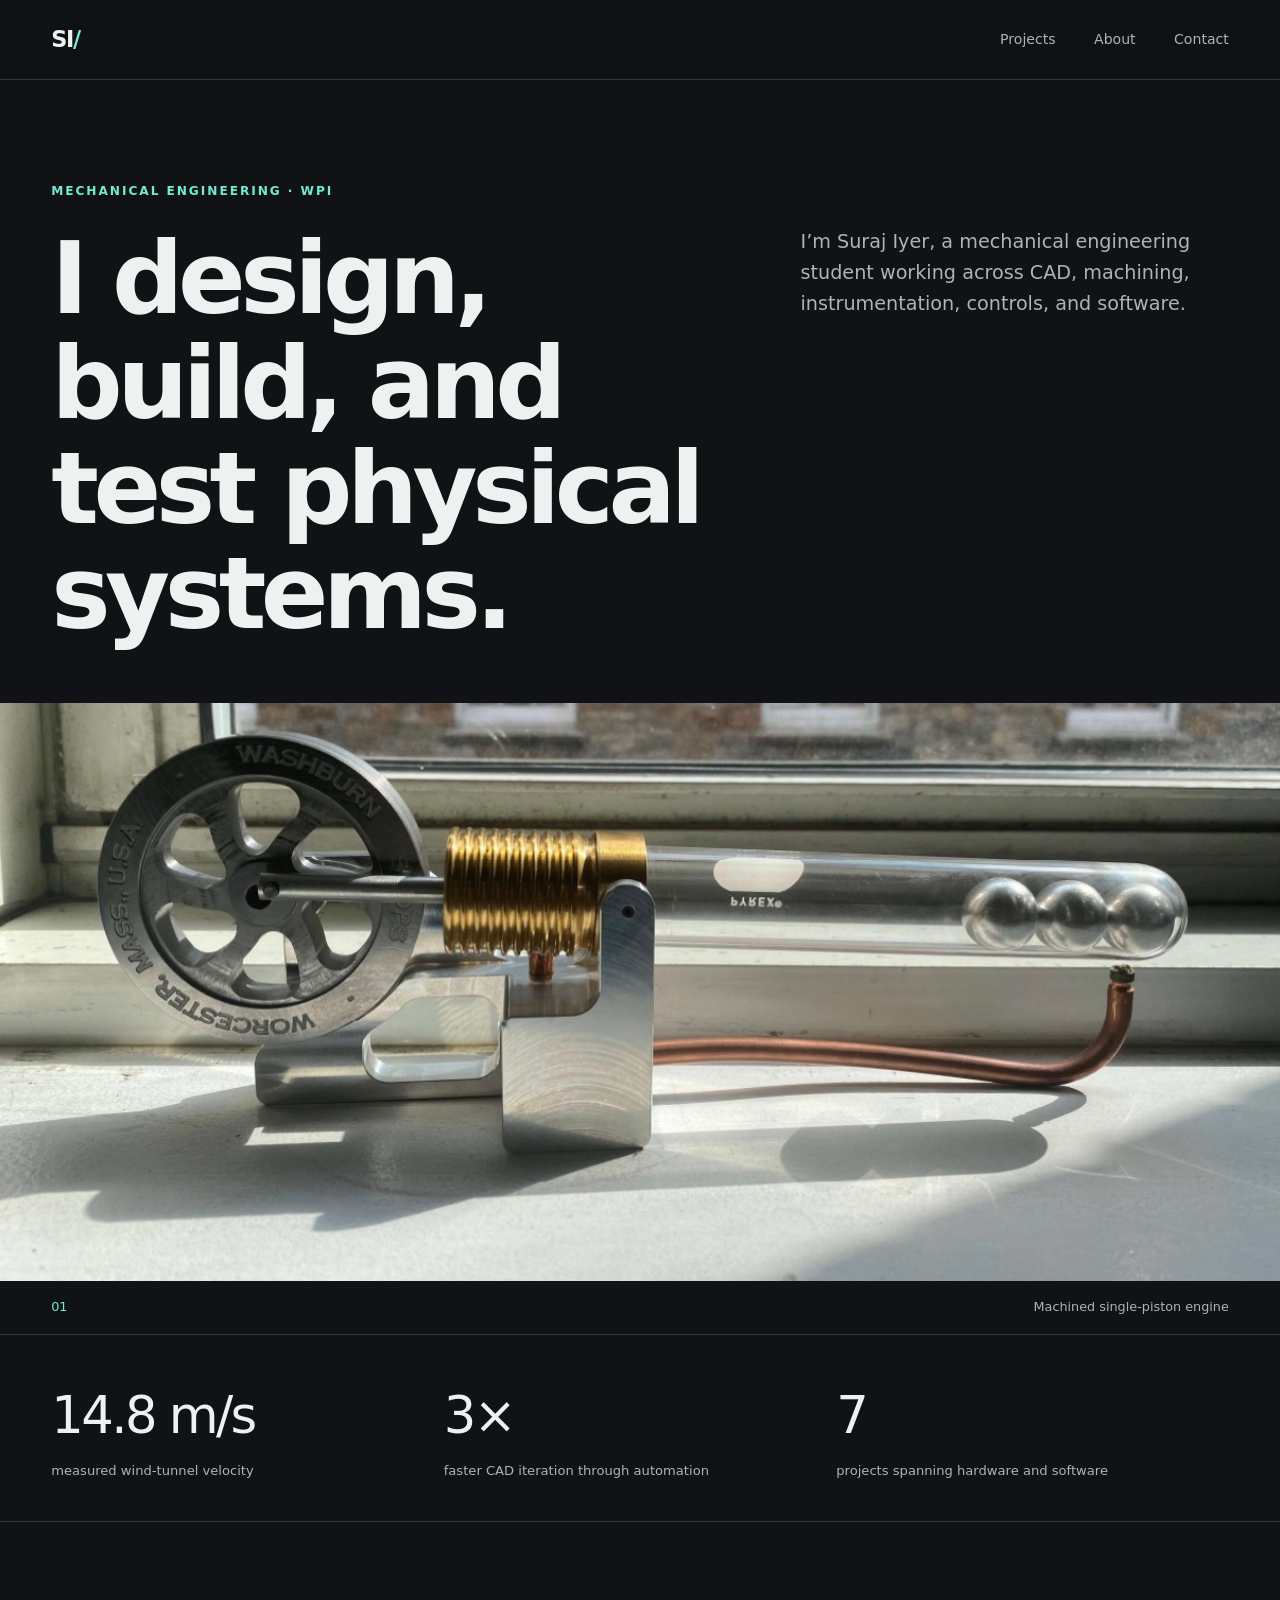
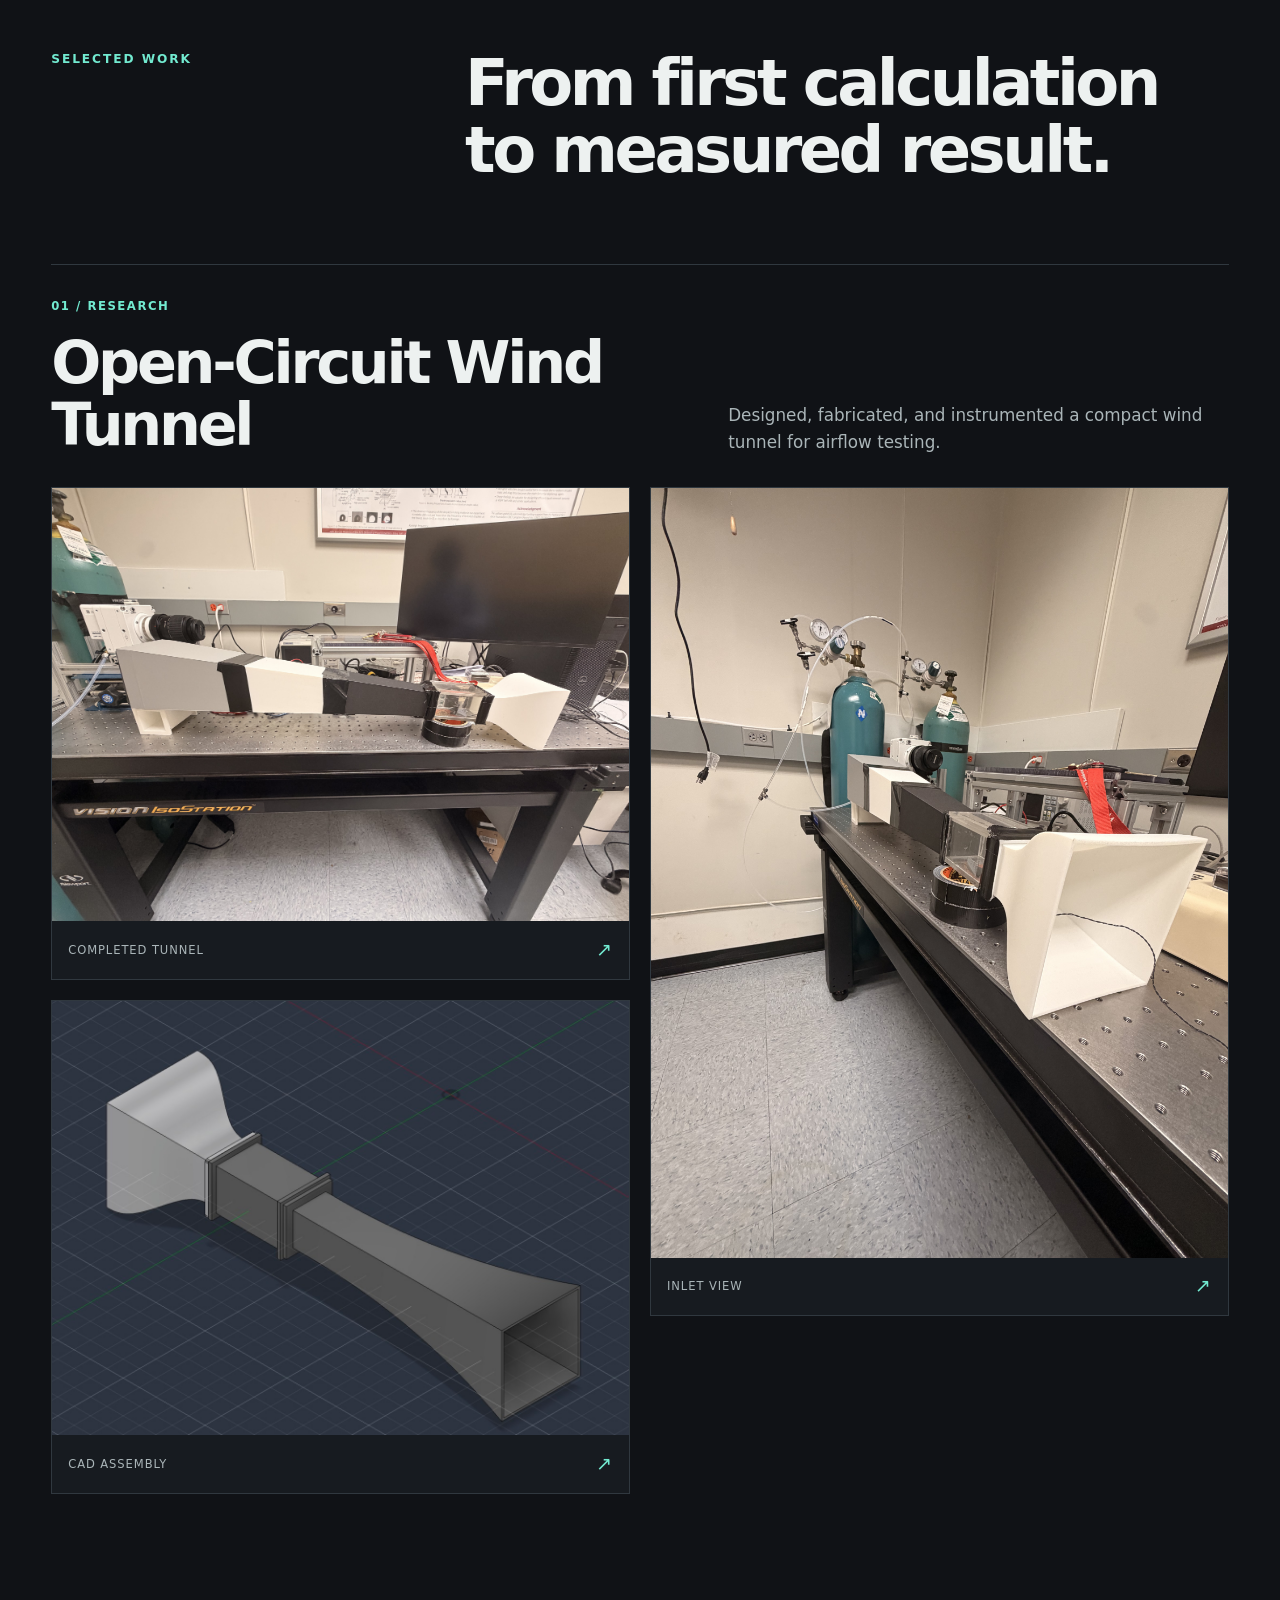
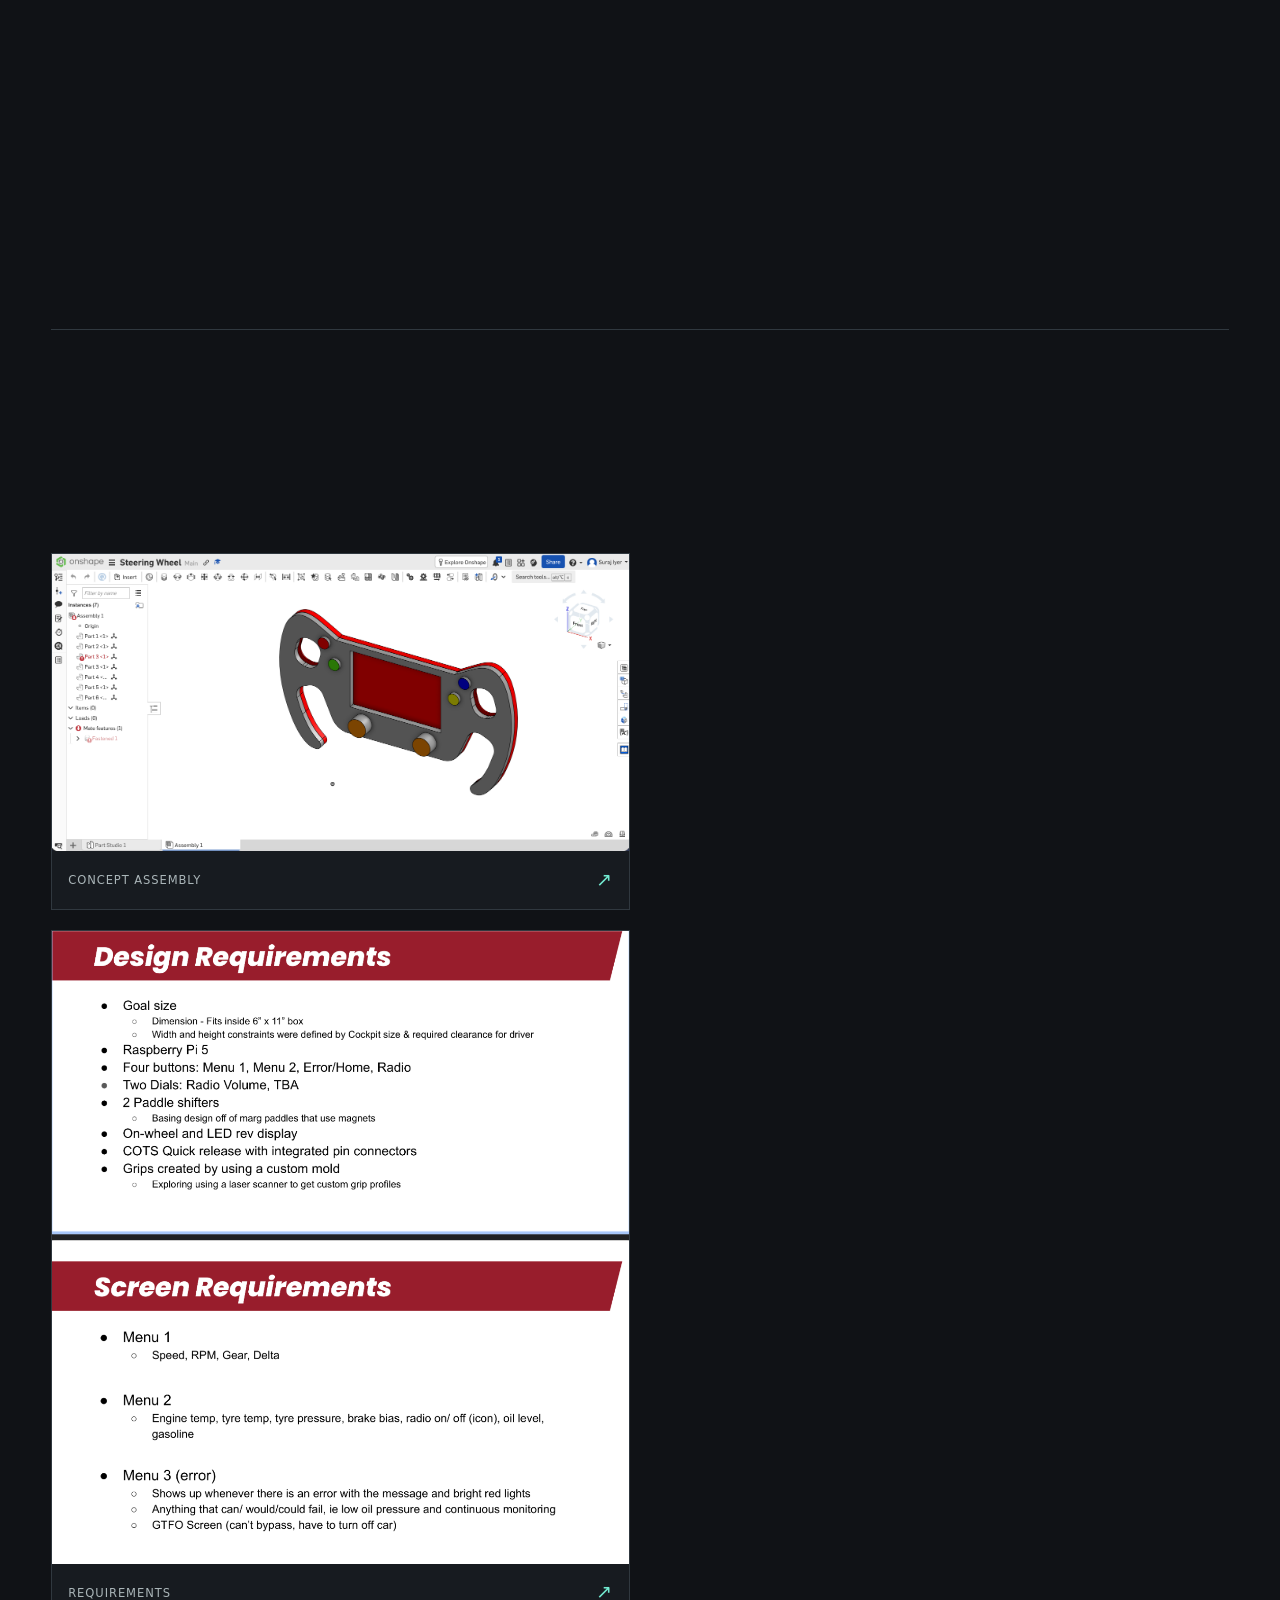
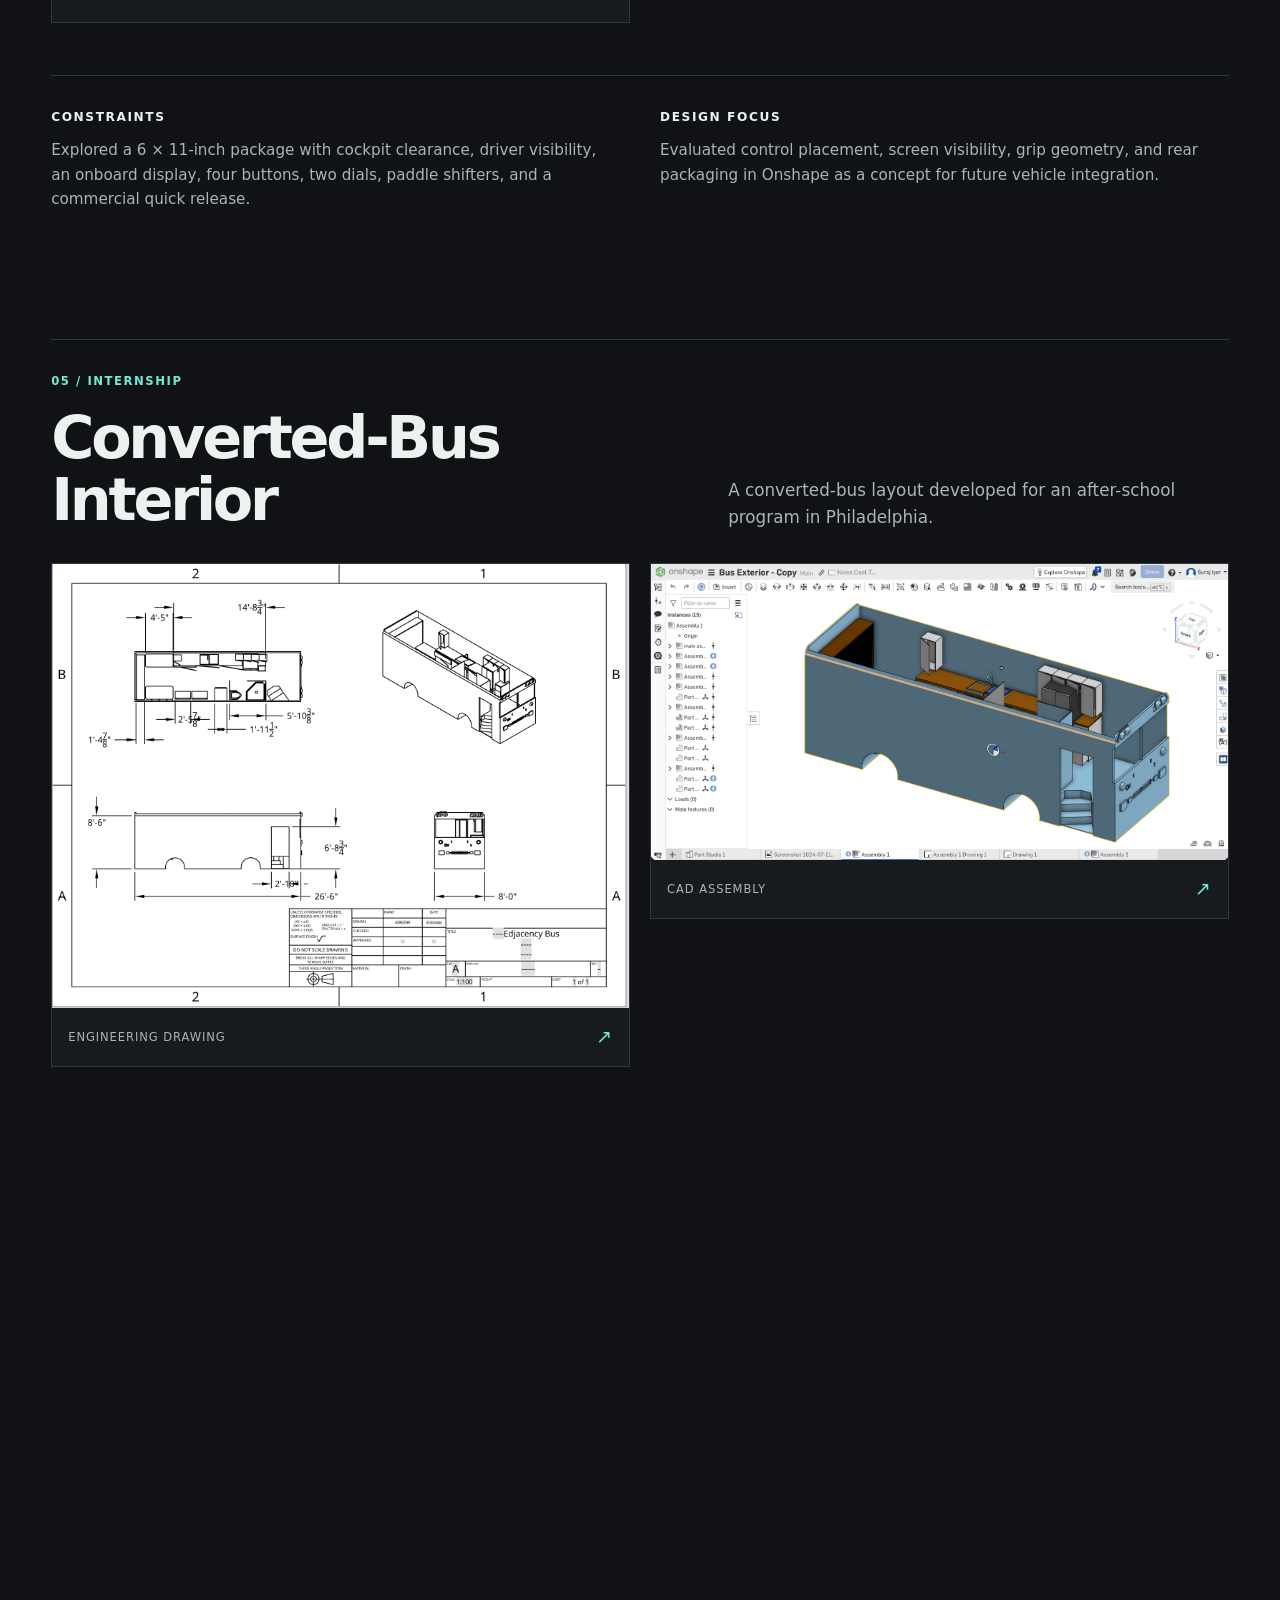
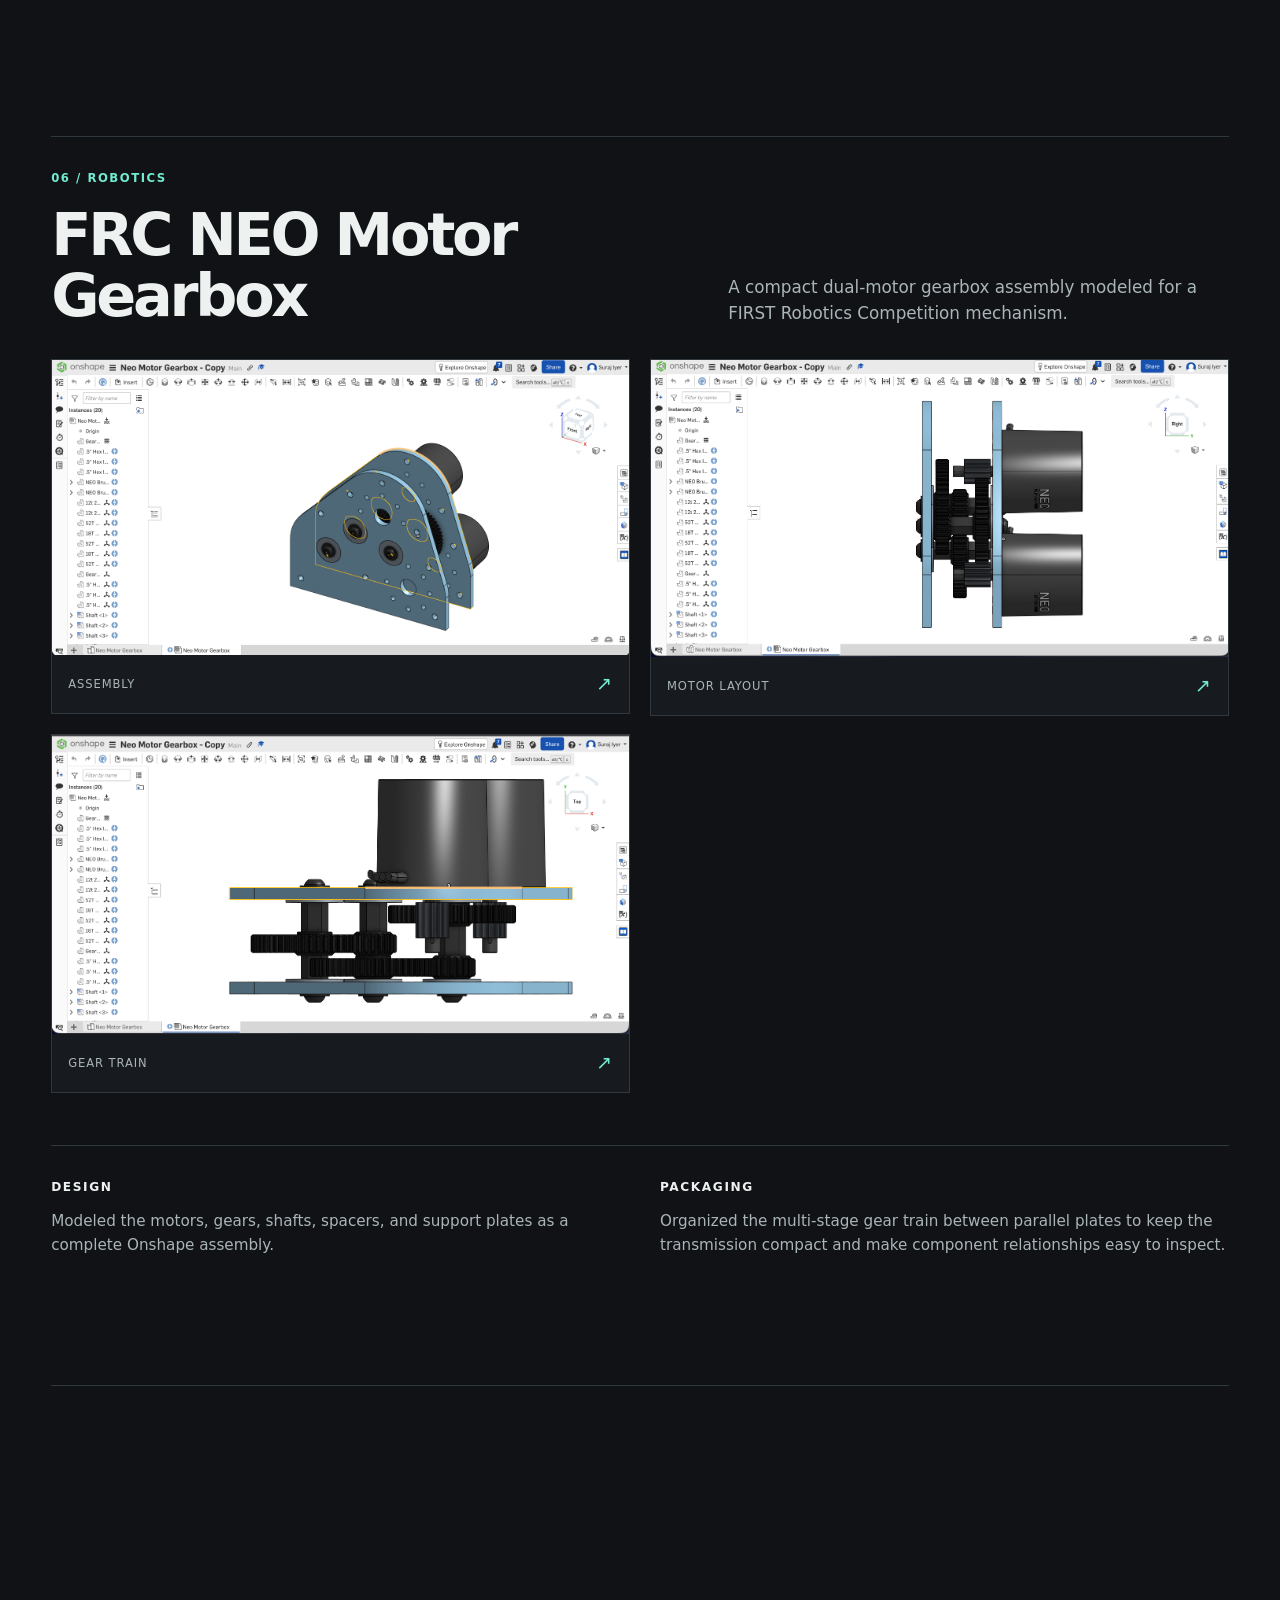
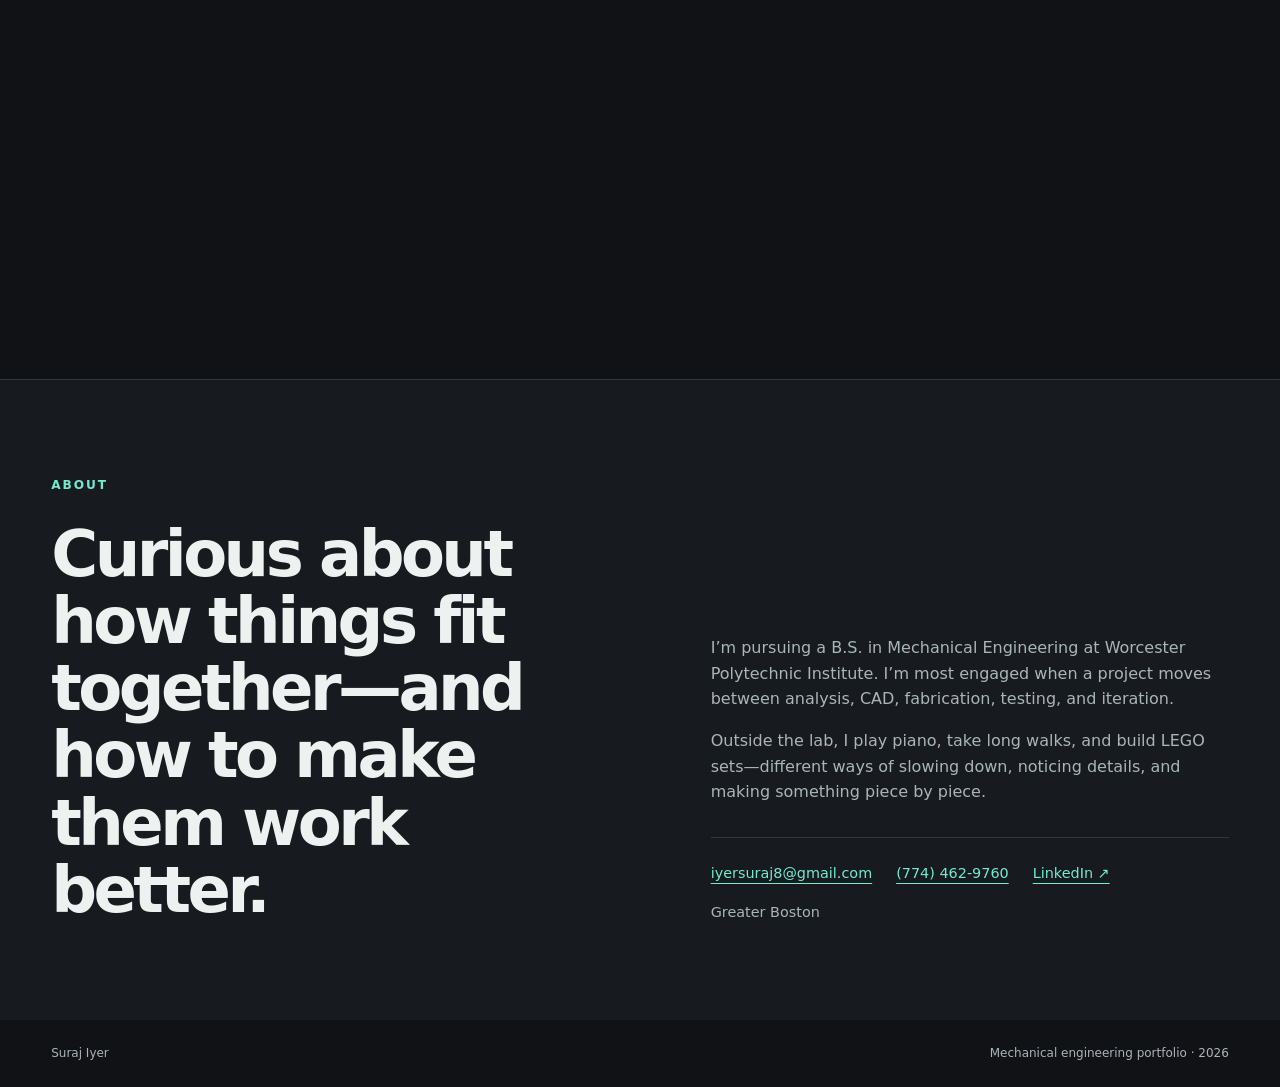
==== index.html @ 3c12babc "Add files via upload" ====
<!doctype html>
<html lang="en">
<head>
  <meta charset="utf-8">
  <meta name="viewport" content="width=device-width, initial-scale=1">
  <meta name="description" content="Suraj Iyer — mechanical engineering maker portfolio featuring design, fabrication, instrumentation, and software projects.">
  <title>Suraj Iyer — Engineering Portfolio</title>
  <link rel="icon" type="image/svg+xml" href="data:image/svg+xml,%3Csvg xmlns='http://www.w3.org/2000/svg' viewBox='0 0 64 64'%3E%3Crect width='64' height='64' rx='14' fill='%230b2748'/%3E%3Cpath d='M14 21h36M14 32h24M14 43h36' stroke='%234cc9c0' stroke-width='6' stroke-linecap='round'/%3E%3C/svg%3E">
  <link rel="stylesheet" href="styles.css">
</head>
<body>
  <a class="skip" href="#work">Skip to projects</a>
  <header class="site-header">
    <a class="wordmark" href="#top" aria-label="Suraj Iyer, home">SI<span>/</span></a>
    <nav aria-label="Primary navigation">
      <a href="projects.html">Projects</a>
      <a href="#about">About</a>
      <a href="mailto:iyersuraj8@gmail.com">Contact</a>
    </nav>
  </header>

  <main id="top">
    <section class="hero">
      <div class="hero-copy">
        <p class="eyebrow">Mechanical engineering · WPI</p>
        <h1>I design, build, and test physical systems.</h1>
        <p class="intro">I’m Suraj Iyer, a mechanical engineering student working across CAD, machining, instrumentation, controls, and software.</p>
      </div>
      <figure class="hero-visual">
        <img src="assets/engine-complete.jpg" alt="Manufactured single-piston engine machined from aluminum and steel">
        <figcaption><span>01</span> Machined single-piston engine</figcaption>
      </figure>
    </section>

    <section class="metrics" aria-label="Portfolio highlights">
      <div><strong>14.8 m/s</strong><span>measured wind-tunnel velocity</span></div>
      <div><strong>3×</strong><span>faster CAD iteration through automation</span></div>
      <div><strong>7</strong><span>projects spanning hardware and software</span></div>
    </section>

    <section class="work" id="work">
      <div class="section-heading">
        <p class="eyebrow">Selected work</p>
        <h2>From first calculation to measured result.</h2>
      </div>

      <article class="project project-featured" id="wind-tunnel">
        <div class="project-head">
          <div>
            <p class="project-number">01 / Research</p>
            <h3>Open-Circuit Wind Tunnel</h3>
          </div>
          <p class="project-summary">Designed, fabricated, and instrumented a compact wind tunnel for airflow testing.</p>
        </div>
        <div class="gallery gallery-wind">
          <button class="image-card" data-image="assets/wind-5976.jpg" data-caption="Completed wind tunnel on the optical table">
            <img src="assets/wind-5976.jpg" alt="Original photograph of the completed wind tunnel in the laboratory">
            <span>Completed tunnel</span>
          </button>
          <button class="image-card" data-image="assets/wind-cad.jpg" data-caption="Modular CAD assembly">
            <img src="assets/wind-cad.jpg" alt="CAD assembly of the contraction cone, test section, and diffuser">
            <span>CAD assembly</span>
          </button>
          <button class="image-card" data-image="assets/wind-5974.jpg" data-caption="Wind-tunnel inlet and test section">
            <img src="assets/wind-5974.jpg" alt="Original photograph looking into the wind-tunnel inlet">
            <span>Inlet view</span>
          </button>
          <button class="image-card" data-image="assets/wind-5973.jpg" data-caption="Transparent test section and sensor">
            <img src="assets/wind-5973.jpg" alt="Close-up photograph of the transparent test section and sensor">
            <span>Test section</span>
          </button>
          <button class="image-card" data-image="assets/wind-data-clear.png" data-caption="Reconstructed velocity graph — plotted values approximate; summary transcribed from the original photograph">
            <img src="assets/wind-data-clear.png" alt="Clear reconstruction of the ATS velocity graph with approximate plotted values and original summary statistics">
            <span>Velocity graph · reconstructed</span>
          </button>
        </div>
        <div class="project-details">
          <div>
            <h4>Scope</h4>
            <p>Independently developed the tunnel geometry, modular CAD, fan-control test rig, and measurement workflow.</p>
          </div>
          <div>
            <h4>Engineering</h4>
            <p>Calculated the flow path from pressure and velocity requirements, built an interrupt-driven PWM/RPM test setup, and verified performance using an ATS thermal-anemometer system.</p>
          </div>
          <div>
            <h4>Result</h4>
            <p>Recorded a peak air velocity of 14.8 m/s with the completed, fully functional wind tunnel. <a href="assets/wind-data.jpg" target="_blank" rel="noopener">View original measurement photo</a>.</p>
          </div>
        </div>
      </article>

      <article class="project" id="engine">
        <div class="project-head">
          <div>
            <p class="project-number">02 / Machining</p>
            <h3>Single-Piston Engine</h3>
          </div>
          <p class="project-summary">A functional engine machined and assembled after simulating its toolpaths in Mastercam.</p>
        </div>
        <div class="gallery gallery-engine">
          <button class="image-card hero-card" data-image="assets/engine-complete.jpg" data-caption="Completed single-piston engine">
            <img src="assets/engine-complete.jpg" alt="Completed machined single-piston engine">
            <span>Final assembly</span>
          </button>
          <button class="image-card" data-image="assets/engine-5979.jpg" data-caption="Completed engine, opposite-side view">
            <img src="assets/engine-5979.jpg" alt="Original photograph of the completed engine held against a blue background">
            <span>Assembly detail</span>
          </button>
          <button class="image-card" data-image="assets/engine-base.jpg" data-caption="Machined aluminum base">
            <img src="assets/engine-base.jpg" alt="Machined aluminum engine base showing pockets and bores">
            <span>Machined base</span>
          </button>
          <button class="image-card" data-image="assets/engine-cam-clear.png" data-caption="Mastercam toolpaths and component model — clarity-enhanced image">
            <img src="assets/engine-cam-clear.png" alt="Clarity-enhanced Mastercam toolpaths and component model">
            <span>CAM planning</span>
          </button>
        </div>
        <div class="project-details two">
          <div>
            <h4>Process</h4>
            <p>Machined mating steel and aluminum parts using manual mills, lathes, and drill presses while working to assembly fits and tolerances.</p>
          </div>
          <div>
            <h4>Verification</h4>
            <p>Created and simulated Mastercam toolpaths to check cutting operations, identify potential collisions, and refine the manufacturing sequence before machining.</p>
          </div>
        </div>
      </article>

      <article class="project" id="jarvis">
        <div class="project-head">
          <div>
            <p class="project-number">03 / Software</p>
            <h3>AI Engineering Assistant</h3>
          </div>
          <p class="project-summary">A locally run workspace for technical questions, project notes, and CAD/code workflows.</p>
        </div>
        <div class="gallery gallery-jarvis">
          <button class="image-card hero-card" data-image="assets/jarvis-home.png" data-caption="Local model selection and project workspace">
            <img src="assets/jarvis-home.png" alt="Jarvis local engineering assistant home screen with model and mode selection">
            <span>Local workspace</span>
          </button>
          <button class="image-card" data-image="assets/jarvis-chat.png" data-caption="CAD and code assistance workflow">
            <img src="assets/jarvis-chat.png" alt="Jarvis responding to a CAD automation request with code">
            <span>CAD + code mode</span>
          </button>
        </div>
        <div class="project-details two">
          <div>
            <h4>Architecture</h4>
            <p>Built in Python and Streamlit with Ollama for on-device inference, ChromaDB for retrieval, and automatic routing between project, advice, and CAD/code modes.</p>
          </div>
          <div>
            <h4>Workflow</h4>
            <p>Supports file uploads, searchable chat history, selectable local models, persistent project notes, and cited retrieval from indexed engineering documents.</p>
          </div>
        </div>
      </article>

      <article class="project" id="steering">
        <div class="project-head">
          <div>
            <p class="project-number">04 / Concept design</p>
            <h3>FSAE Steering Wheel</h3>
          </div>
          <p class="project-summary">An early concept translating driver-interface and packaging requirements into a CAD assembly.</p>
        </div>
        <div class="gallery gallery-steering">
          <button class="image-card hero-card" data-image="assets/steering-front.png" data-caption="Onshape steering-wheel assembly">
            <img src="assets/steering-front.png" alt="Front three-quarter view of an FSAE steering wheel CAD assembly">
            <span>Concept assembly</span>
          </button>
          <button class="image-card requirement-card" data-image="assets/steering-requirements.png" data-caption="Design and screen requirements">
            <img src="assets/steering-requirements.png" alt="Design requirements for the FSAE steering wheel and screen">
            <span>Requirements</span>
          </button>
        </div>
        <div class="project-details two">
          <div>
            <h4>Constraints</h4>
            <p>Explored a 6 × 11-inch package with cockpit clearance, driver visibility, an onboard display, four buttons, two dials, paddle shifters, and a commercial quick release.</p>
          </div>
          <div>
            <h4>Design focus</h4>
            <p>Evaluated control placement, screen visibility, grip geometry, and rear packaging in Onshape as a concept for future vehicle integration.</p>
          </div>
        </div>
      </article>

      <article class="project" id="wbla">
        <div class="project-head">
          <div>
            <p class="project-number">05 / Internship</p>
            <h3>Converted-Bus Interior</h3>
          </div>
          <p class="project-summary">A converted-bus layout developed for an after-school program in Philadelphia.</p>
        </div>
        <div class="gallery">
          <button class="image-card" data-image="assets/wbla-drawing.png" data-caption="Dimensioned bus layout and exterior drawing">
            <img src="assets/wbla-drawing.png" alt="Dimensioned engineering drawing of the converted bus layout and exterior">
            <span>Engineering drawing</span>
          </button>
          <button class="image-card" data-image="assets/wbla-interior.png" data-caption="Top view of the interior layout">
            <img src="assets/wbla-interior.png" alt="Onshape top view of the converted bus interior layout">
            <span>Interior layout</span>
          </button>
          <button class="image-card" data-image="assets/wbla-assembly.png" data-caption="Interior and exterior CAD assembly">
            <img src="assets/wbla-assembly.png" alt="Onshape perspective view of the converted bus CAD assembly">
            <span>CAD assembly</span>
          </button>
        </div>
        <div class="project-details two">
          <div>
            <h4>Contribution</h4>
            <p>Led development of CAD drawings, blueprints, and system schematics for the bus conversion during my Work-Based Learning Alliance internship.</p>
          </div>
          <div>
            <h4>Collaboration</h4>
            <p>Used Onshape and Fusion 360 while working with a student team to plan the layout, budget the build, and source components.</p>
          </div>
        </div>
      </article>

      <article class="project" id="frc-gearbox">
        <div class="project-head">
          <div>
            <p class="project-number">06 / Robotics</p>
            <h3>FRC NEO Motor Gearbox</h3>
          </div>
          <p class="project-summary">A compact dual-motor gearbox assembly modeled for a FIRST Robotics Competition mechanism.</p>
        </div>
        <div class="gallery">
          <button class="image-card" data-image="assets/frc-gearbox-assembly.png" data-caption="Complete gearbox assembly">
            <img src="assets/frc-gearbox-assembly.png" alt="Onshape perspective view of the complete NEO motor gearbox assembly">
            <span>Assembly</span>
          </button>
          <button class="image-card" data-image="assets/frc-gearbox-top.png" data-caption="Gear train and plate layout">
            <img src="assets/frc-gearbox-top.png" alt="Onshape top view showing the gearbox gear train and structural plates">
            <span>Gear train</span>
          </button>
          <button class="image-card" data-image="assets/frc-gearbox-side.png" data-caption="Dual NEO motor arrangement">
            <img src="assets/frc-gearbox-side.png" alt="Onshape side view showing two NEO motors, shafts, gears, and plates">
            <span>Motor layout</span>
          </button>
        </div>
        <div class="project-details two">
          <div>
            <h4>Design</h4>
            <p>Modeled the motors, gears, shafts, spacers, and support plates as a complete Onshape assembly.</p>
          </div>
          <div>
            <h4>Packaging</h4>
            <p>Organized the multi-stage gear train between parallel plates to keep the transmission compact and make component relationships easy to inspect.</p>
          </div>
        </div>
      </article>

      <article class="project" id="keyboard">
        <div class="project-head">
          <div>
            <p class="project-number">07 / Product design</p>
            <h3>Split Ergonomic Keyboard</h3>
          </div>
          <p class="project-summary">A custom split-keyboard case developed through iterative CAD and 3D-printed prototypes.</p>
        </div>
        <div class="gallery">
          <button class="image-card" data-image="assets/keyboard-assembled.jpg" data-caption="Assembled split-keyboard prototypes">
            <img src="assets/keyboard-assembled.jpg" alt="Red and blue assembled split ergonomic keyboard halves with white keycaps">
            <span>Assembled prototypes</span>
          </button>
          <button class="image-card" data-image="assets/keyboard-shells.jpg" data-caption="3D-printed case iterations">
            <img src="assets/keyboard-shells.jpg" alt="Red and blue 3D-printed split-keyboard case shells">
            <span>Printed cases</span>
          </button>
        </div>
        <div class="project-details two">
          <div>
            <h4>Design</h4>
            <p>Modeled a custom split ergonomic keyboard case in Fusion 360 around the PCB, key layout, and individual hand geometry.</p>
          </div>
          <div>
            <h4>Iteration</h4>
            <p>Produced multiple 3D-printed versions to refine component fit, wrist support, and typing comfort before assembling the working halves.</p>
          </div>
        </div>
      </article>
    </section>

    <section class="about" id="about">
      <div>
        <p class="eyebrow">About</p>
        <h2>Curious about how things fit together—and how to make them work better.</h2>
      </div>
      <div class="about-copy">
        <p>I’m pursuing a B.S. in Mechanical Engineering at Worcester Polytechnic Institute. I’m most engaged when a project moves between analysis, CAD, fabrication, testing, and iteration.</p>
        <p>Outside the lab, I play piano, take long walks, and build LEGO sets—different ways of slowing down, noticing details, and making something piece by piece.</p>
        <div class="contact-row">
          <a href="mailto:iyersuraj8@gmail.com">iyersuraj8@gmail.com</a>
          <a href="tel:+17744629760">(774) 462-9760</a>
          <a href="https://www.linkedin.com/in/suraj-iyer-636031312/" target="_blank" rel="noreferrer">LinkedIn ↗</a>
          <span>Greater Boston</span>
        </div>
      </div>
    </section>
  </main>

  <footer>
    <span>Suraj Iyer</span>
    <span>Mechanical engineering portfolio · 2026</span>
  </footer>

  <dialog class="lightbox" aria-label="Expanded project image">
    <button class="lightbox-close" aria-label="Close image">×</button>
    <img src="" alt="">
    <p></p>
  </dialog>
  <script src="script.js"></script>
</body>
</html>
---- styles.css ----
:root{color-scheme:dark;--bg:#101216;--panel:#171b20;--ink:#edf1f0;--muted:#aab5b8;--accent:#72ead0;--line:#30383f;--gutter:clamp(1.1rem,4vw,4rem)}
.project-index{padding:4rem var(--gutter)}.project-index>h1{font-size:clamp(3rem,8vw,7rem);margin-bottom:3rem}.index-grid{columns:2 420px;column-gap:1.5rem}.project-tile{display:inline-block;width:100%;break-inside:avoid;margin-bottom:1.5rem;background:var(--panel);border:1px solid var(--line);text-decoration:none;transition:translate .25s,border-color .25s,box-shadow .25s}.project-tile img{width:100%;height:auto}.tile-copy{padding:1.5rem}.tile-copy .eyebrow{margin-bottom:.75rem}.tile-copy h2{font-size:clamp(1.6rem,3vw,2.6rem);margin-bottom:1rem}.tile-copy>span{color:var(--accent);font-size:.9rem}nav a[aria-current=page]{color:var(--accent)}@media(hover:hover){.project-tile:hover{translate:0 -4px;border-color:var(--accent);box-shadow:0 16px 35px #0004}}@media(prefers-reduced-motion:reduce){.project-tile:hover{translate:none}}
*{box-sizing:border-box}html{scroll-behavior:smooth;scroll-padding-top:6rem}body{margin:0;background:var(--bg);color:var(--ink);font-family:Inter,ui-sans-serif,system-ui,-apple-system,sans-serif;line-height:1.6}img{display:block;width:100%;height:auto;max-width:100%;object-fit:contain}a{color:inherit;text-underline-offset:5px}button{font:inherit}:focus-visible{outline:2px solid var(--accent);outline-offset:6px}
.skip{position:fixed;top:-6rem;left:1rem;z-index:100;background:var(--accent);color:var(--bg);padding:.7rem 1rem}.skip:focus{top:1rem}
.site-header{position:sticky;top:0;z-index:30;display:flex;justify-content:space-between;align-items:center;padding:1.35rem var(--gutter);background:#101216f7;border-bottom:1px solid var(--line);backdrop-filter:blur(18px);transition:padding .3s,background .3s}.site-header.is-scrolled{padding:.75rem var(--gutter);background:#101216db}.wordmark{font-size:1.4rem;font-weight:850;letter-spacing:-.06em;text-decoration:none}.wordmark span{color:var(--accent)}nav{display:flex;gap:clamp(1rem,3vw,2.5rem)}nav a{font-size:.88rem;text-decoration:none;color:var(--muted);transition:color .2s}nav a:hover{color:var(--accent)}
h1,h2,h3,h4,p{margin-top:0}h1,h2,h3{font-weight:600;line-height:1.05;letter-spacing:-.055em}.hero{padding-top:clamp(4rem,8vw,8rem)}.hero-copy{display:grid;grid-template-columns:1.6fr 1fr;gap:0 5vw;padding:0 var(--gutter) 3.5rem;align-items:end}.eyebrow{color:var(--accent);font-size:.76rem;letter-spacing:.16em;text-transform:uppercase;font-weight:700;margin-bottom:1.6rem}.hero-copy .eyebrow{grid-column:1/-1}h1{grid-row:2/4;font-size:clamp(3.2rem,7.8vw,8.5rem);margin:0;max-width:1100px}.intro{font-size:clamp(1rem,1.5vw,1.25rem);color:var(--muted);max-width:500px;margin-bottom:2rem}.hero-links{display:flex;flex-wrap:wrap;gap:.6rem}.button{display:inline-flex;align-items:center;justify-content:center;min-height:48px;padding:.75rem 1.1rem;border:1px solid var(--line);border-radius:3px;text-decoration:none;font-size:.87rem;font-weight:650;transition:transform .2s,background .2s,border-color .2s}.primary{background:var(--accent);border-color:var(--accent);color:var(--bg)}.button:hover{transform:translateY(-3px);border-color:var(--accent)}.quiet:hover{background:var(--panel)}
.hero-visual{margin:0}.hero-visual img{width:100%;height:auto}.hero-visual figcaption{display:flex;justify-content:space-between;gap:1rem;padding:1rem var(--gutter);color:var(--muted);font-size:.8rem;border-bottom:1px solid var(--line)}.hero-visual figcaption span{color:var(--accent)}
.metrics{display:grid;grid-template-columns:repeat(3,1fr);padding:0 var(--gutter);border-bottom:1px solid var(--line)}.metrics div{padding:2.5rem 2rem 2.5rem 0;display:grid;gap:.2rem}.metrics strong{font-size:clamp(2rem,4vw,3.8rem);font-weight:500;letter-spacing:-.05em}.metrics span{color:var(--muted);font-size:.82rem}
.work{padding:clamp(5rem,10vw,10rem) var(--gutter) 0}.section-heading{display:grid;grid-template-columns:1fr 2fr;gap:2rem;margin-bottom:5rem}h2{font-size:clamp(2.4rem,5vw,5.5rem);margin-bottom:0;max-width:1000px}.project{margin-bottom:clamp(5rem,10vw,10rem);border-top:1px solid var(--line);padding-top:2rem;scroll-margin-top:6rem}.project-head{display:grid;grid-template-columns:1.25fr 1fr;gap:4vw;align-items:end;margin-bottom:2rem}.project-number{font-size:.73rem;color:var(--accent);font-weight:650;letter-spacing:.13em;text-transform:uppercase;margin-bottom:1rem}h3{font-size:clamp(2.3rem,4.6vw,5rem);margin-bottom:0}.project-summary{color:var(--muted);max-width:540px;margin-bottom:0;font-size:1.05rem}
/* Natural-height masonry removes empty grid cells while preserving every image. */
.gallery{columns:2 420px;column-gap:1.25rem;margin:0 0 2rem}
.image-card{display:inline-block;break-inside:avoid;margin:0 0 1.25rem;min-width:0;width:100%;padding:0;border:1px solid var(--line);background:var(--panel);color:var(--ink);text-align:left;cursor:zoom-in;transition:translate .25s,box-shadow .25s,border-color .25s}.image-card img{width:100%;height:auto;object-fit:contain}.image-card span{display:flex;justify-content:space-between;align-items:center;gap:1rem;padding:.85rem 1rem;font-size:.72rem;letter-spacing:.08em;text-transform:uppercase;color:var(--muted)}.image-card span::after{content:'↗';color:var(--accent);font-size:1.2rem}@media(hover:hover){.image-card:hover{translate:0 -5px;box-shadow:0 18px 36px #0005;border-color:var(--accent)}}
.project-details{display:grid;grid-template-columns:repeat(3,minmax(0,1fr));gap:2.5rem;padding-top:2rem;border-top:1px solid var(--line)}.project-details.two{grid-template-columns:repeat(2,minmax(0,1fr))}h4{font-size:.76rem;letter-spacing:.13em;text-transform:uppercase;margin-bottom:.7rem}.project-details p{color:var(--muted);font-size:.95rem;margin-bottom:0}.tags{display:flex;flex-wrap:wrap;gap:.5rem;margin-top:2rem}.tags span{font-size:.72rem;padding:.35rem .7rem;border:1px solid var(--line);border-radius:30px;color:var(--muted)}
.about{display:grid;grid-template-columns:1.1fr 1fr;gap:7vw;padding:6rem var(--gutter);background:var(--panel);border-top:1px solid var(--line)}.about-copy{align-self:end;color:var(--muted)}.contact-row{display:flex;flex-wrap:wrap;gap:1rem 1.5rem;border-top:1px solid var(--line);padding-top:1.5rem;margin-top:2rem;font-size:.9rem}.contact-row a{color:var(--accent)}footer{display:flex;justify-content:space-between;gap:1rem;padding:1.5rem var(--gutter);color:var(--muted);font-size:.75rem}
.lightbox{width:min(94vw,1400px);max-height:94dvh;padding:3.5rem 1rem 1rem;overflow:auto;border:1px solid var(--line);background:var(--bg);color:var(--ink);box-shadow:0 30px 90px #0008}.lightbox::backdrop{background:#090d12e8;backdrop-filter:blur(8px)}.lightbox img{width:100%;height:auto;max-height:calc(94dvh - 8rem);object-fit:contain}.lightbox p{margin:1rem 0 0;color:var(--muted);font-size:.85rem}.lightbox-close{position:absolute;right:.7rem;top:.5rem;width:44px;height:44px;border:1px solid var(--line);background:var(--panel);color:var(--ink);cursor:pointer;font-size:1.5rem}.modal-open{overflow:hidden}
.reveal-pending{opacity:0;transform:translateY(24px)}.reveal{transition:opacity .65s ease var(--delay,0ms),transform .65s ease var(--delay,0ms),translate .25s,box-shadow .25s,border-color .25s}.reveal.is-visible{opacity:1;transform:none}
@media(max-width:900px){.hero-copy{grid-template-columns:1fr}.hero-copy .eyebrow,h1{grid-row:auto}h1{margin-bottom:2rem}.intro{max-width:650px}.section-heading,.project-head,.about{grid-template-columns:1fr;gap:1.5rem}.project-summary{max-width:650px}.project-details{gap:1.5rem}.about-copy{margin-top:1.5rem}}
@media(max-width:600px){.site-header{padding:1rem var(--gutter)}nav{gap:1rem}nav a{font-size:.8rem}.hero{padding-top:3rem}.hero-copy{padding-bottom:2rem}h1{font-size:clamp(2.9rem,12vw,4.5rem)}.metrics{grid-template-columns:1fr}.metrics div{padding:1.2rem 0;border-bottom:1px solid var(--line)}.metrics div:last-child{border:0}.metrics strong{font-size:2.4rem}.section-heading{margin-bottom:3rem}.gallery{columns:1}.project-details,.project-details.two{grid-template-columns:1fr}.about{padding-top:4rem;padding-bottom:4rem}footer{flex-direction:column;gap:.35rem}}
@media(prefers-reduced-motion:reduce){html{scroll-behavior:auto}*,*::before,*::after{transition:none!important;animation:none!important}.reveal-pending{opacity:1;transform:none}.image-card:hover,.button:hover{translate:none;transform:none}}
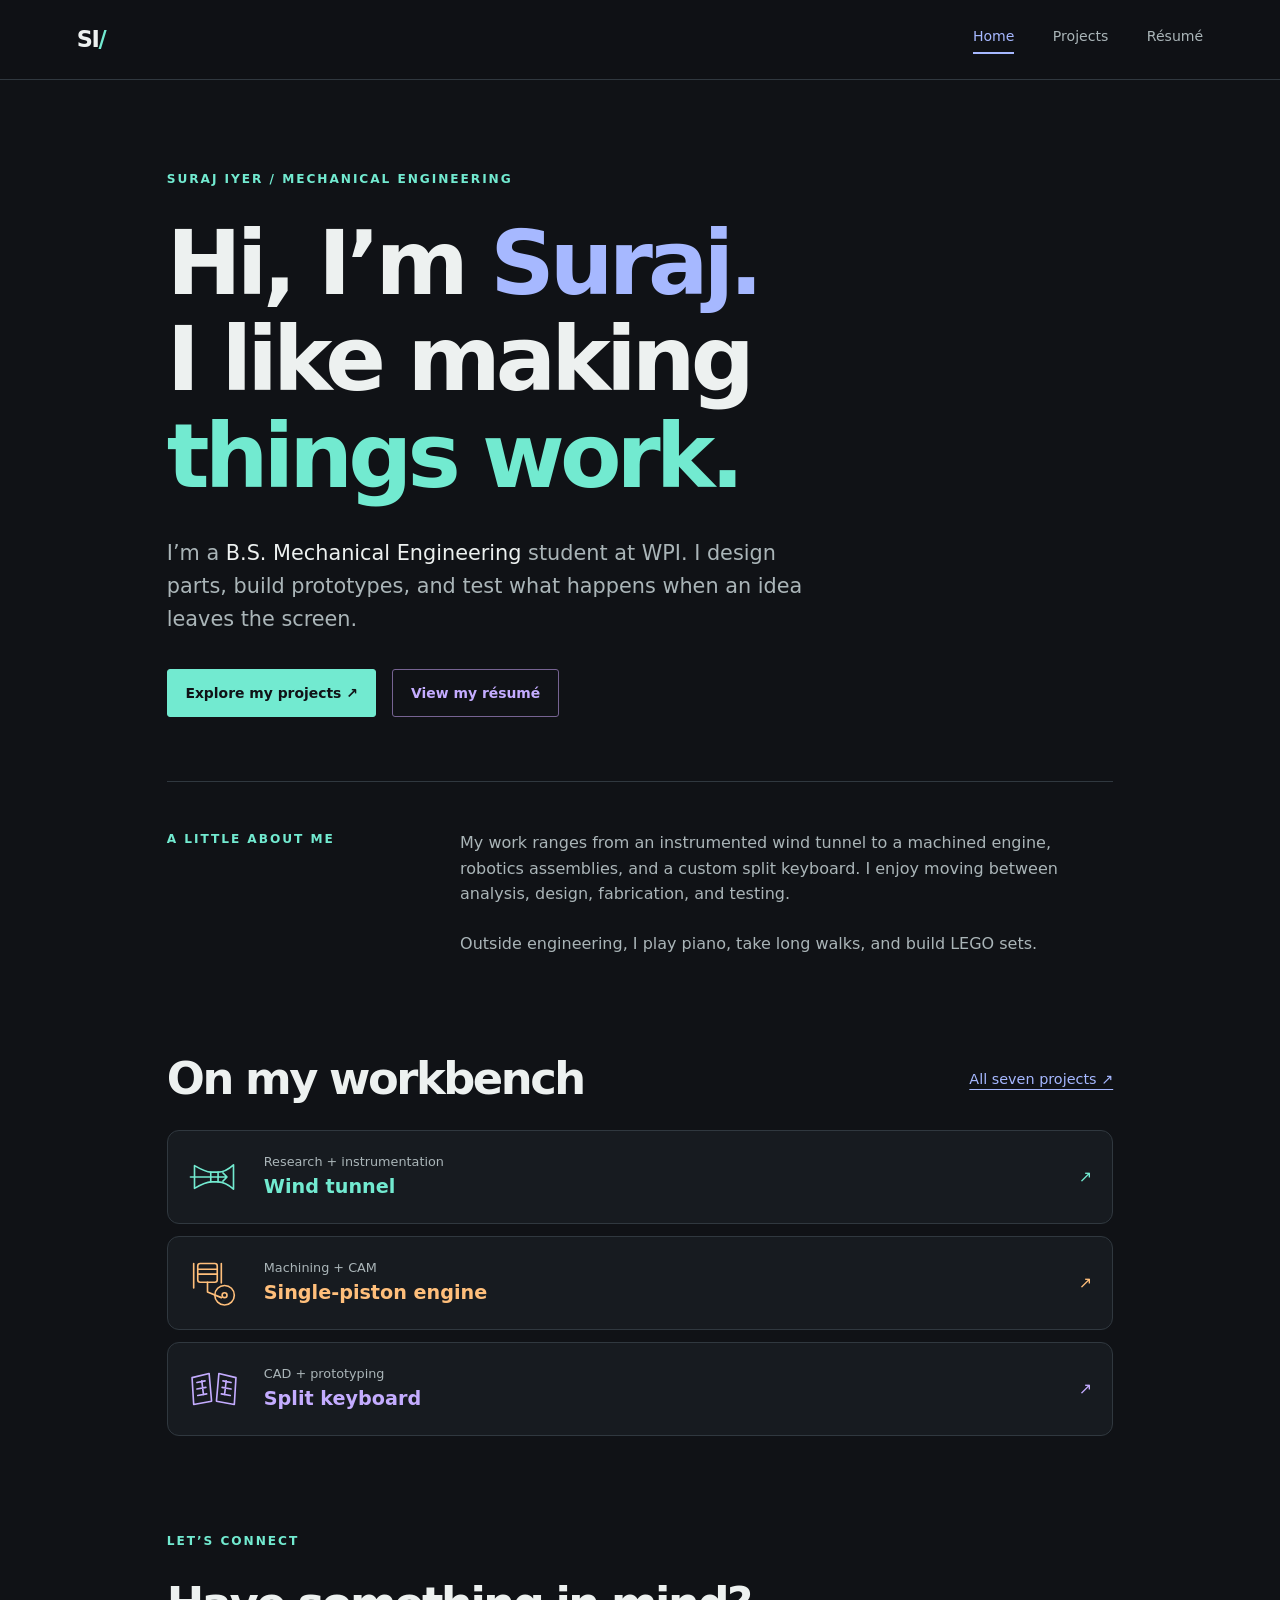
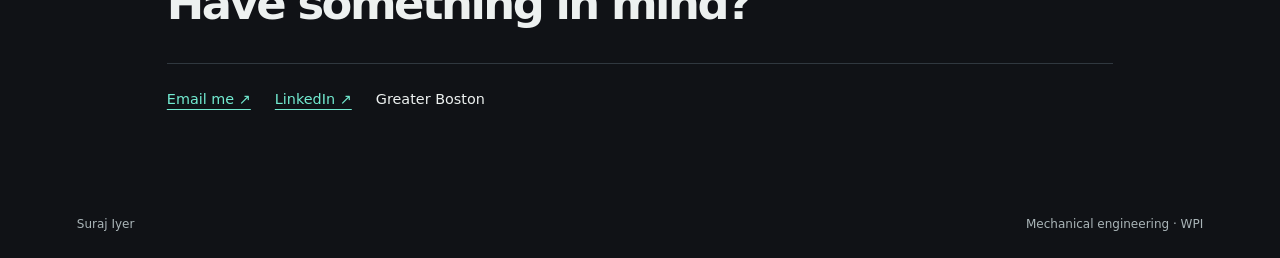
==== commit 85a5e7db: "Add files via upload" ====
--- a/index.html
+++ b/index.html
@@ -1,320 +1,9 @@
-<!doctype html>
-<html lang="en">
-<head>
-  <meta charset="utf-8">
-  <meta name="viewport" content="width=device-width, initial-scale=1">
-  <meta name="description" content="Suraj Iyer — mechanical engineering maker portfolio featuring design, fabrication, instrumentation, and software projects.">
-  <title>Suraj Iyer — Engineering Portfolio</title>
-  <link rel="icon" type="image/svg+xml" href="data:image/svg+xml,%3Csvg xmlns='http://www.w3.org/2000/svg' viewBox='0 0 64 64'%3E%3Crect width='64' height='64' rx='14' fill='%230b2748'/%3E%3Cpath d='M14 21h36M14 32h24M14 43h36' stroke='%234cc9c0' stroke-width='6' stroke-linecap='round'/%3E%3C/svg%3E">
-  <link rel="stylesheet" href="styles.css">
-</head>
-<body>
-  <a class="skip" href="#work">Skip to projects</a>
-  <header class="site-header">
-    <a class="wordmark" href="#top" aria-label="Suraj Iyer, home">SI<span>/</span></a>
-    <nav aria-label="Primary navigation">
-      <a href="projects.html">Projects</a>
-      <a href="#about">About</a>
-      <a href="mailto:iyersuraj8@gmail.com">Contact</a>
-    </nav>
-  </header>
-
-  <main id="top">
-    <section class="hero">
-      <div class="hero-copy">
-        <p class="eyebrow">Mechanical engineering · WPI</p>
-        <h1>I design, build, and test physical systems.</h1>
-        <p class="intro">I’m Suraj Iyer, a mechanical engineering student working across CAD, machining, instrumentation, controls, and software.</p>
-      </div>
-      <figure class="hero-visual">
-        <img src="assets/engine-complete.jpg" alt="Manufactured single-piston engine machined from aluminum and steel">
-        <figcaption><span>01</span> Machined single-piston engine</figcaption>
-      </figure>
-    </section>
-
-    <section class="metrics" aria-label="Portfolio highlights">
-      <div><strong>14.8 m/s</strong><span>measured wind-tunnel velocity</span></div>
-      <div><strong>3×</strong><span>faster CAD iteration through automation</span></div>
-      <div><strong>7</strong><span>projects spanning hardware and software</span></div>
-    </section>
-
-    <section class="work" id="work">
-      <div class="section-heading">
-        <p class="eyebrow">Selected work</p>
-        <h2>From first calculation to measured result.</h2>
-      </div>
-
-      <article class="project project-featured" id="wind-tunnel">
-        <div class="project-head">
-          <div>
-            <p class="project-number">01 / Research</p>
-            <h3>Open-Circuit Wind Tunnel</h3>
-          </div>
-          <p class="project-summary">Designed, fabricated, and instrumented a compact wind tunnel for airflow testing.</p>
-        </div>
-        <div class="gallery gallery-wind">
-          <button class="image-card" data-image="assets/wind-5976.jpg" data-caption="Completed wind tunnel on the optical table">
-            <img src="assets/wind-5976.jpg" alt="Original photograph of the completed wind tunnel in the laboratory">
-            <span>Completed tunnel</span>
-          </button>
-          <button class="image-card" data-image="assets/wind-cad.jpg" data-caption="Modular CAD assembly">
-            <img src="assets/wind-cad.jpg" alt="CAD assembly of the contraction cone, test section, and diffuser">
-            <span>CAD assembly</span>
-          </button>
-          <button class="image-card" data-image="assets/wind-5974.jpg" data-caption="Wind-tunnel inlet and test section">
-            <img src="assets/wind-5974.jpg" alt="Original photograph looking into the wind-tunnel inlet">
-            <span>Inlet view</span>
-          </button>
-          <button class="image-card" data-image="assets/wind-5973.jpg" data-caption="Transparent test section and sensor">
-            <img src="assets/wind-5973.jpg" alt="Close-up photograph of the transparent test section and sensor">
-            <span>Test section</span>
-          </button>
-          <button class="image-card" data-image="assets/wind-data-clear.png" data-caption="Reconstructed velocity graph — plotted values approximate; summary transcribed from the original photograph">
-            <img src="assets/wind-data-clear.png" alt="Clear reconstruction of the ATS velocity graph with approximate plotted values and original summary statistics">
-            <span>Velocity graph · reconstructed</span>
-          </button>
-        </div>
-        <div class="project-details">
-          <div>
-            <h4>Scope</h4>
-            <p>Independently developed the tunnel geometry, modular CAD, fan-control test rig, and measurement workflow.</p>
-          </div>
-          <div>
-            <h4>Engineering</h4>
-            <p>Calculated the flow path from pressure and velocity requirements, built an interrupt-driven PWM/RPM test setup, and verified performance using an ATS thermal-anemometer system.</p>
-          </div>
-          <div>
-            <h4>Result</h4>
-            <p>Recorded a peak air velocity of 14.8 m/s with the completed, fully functional wind tunnel. <a href="assets/wind-data.jpg" target="_blank" rel="noopener">View original measurement photo</a>.</p>
-          </div>
-        </div>
-      </article>
-
-      <article class="project" id="engine">
-        <div class="project-head">
-          <div>
-            <p class="project-number">02 / Machining</p>
-            <h3>Single-Piston Engine</h3>
-          </div>
-          <p class="project-summary">A functional engine machined and assembled after simulating its toolpaths in Mastercam.</p>
-        </div>
-        <div class="gallery gallery-engine">
-          <button class="image-card hero-card" data-image="assets/engine-complete.jpg" data-caption="Completed single-piston engine">
-            <img src="assets/engine-complete.jpg" alt="Completed machined single-piston engine">
-            <span>Final assembly</span>
-          </button>
-          <button class="image-card" data-image="assets/engine-5979.jpg" data-caption="Completed engine, opposite-side view">
-            <img src="assets/engine-5979.jpg" alt="Original photograph of the completed engine held against a blue background">
-            <span>Assembly detail</span>
-          </button>
-          <button class="image-card" data-image="assets/engine-base.jpg" data-caption="Machined aluminum base">
-            <img src="assets/engine-base.jpg" alt="Machined aluminum engine base showing pockets and bores">
-            <span>Machined base</span>
-          </button>
-          <button class="image-card" data-image="assets/engine-cam-clear.png" data-caption="Mastercam toolpaths and component model — clarity-enhanced image">
-            <img src="assets/engine-cam-clear.png" alt="Clarity-enhanced Mastercam toolpaths and component model">
-            <span>CAM planning</span>
-          </button>
-        </div>
-        <div class="project-details two">
-          <div>
-            <h4>Process</h4>
-            <p>Machined mating steel and aluminum parts using manual mills, lathes, and drill presses while working to assembly fits and tolerances.</p>
-          </div>
-          <div>
-            <h4>Verification</h4>
-            <p>Created and simulated Mastercam toolpaths to check cutting operations, identify potential collisions, and refine the manufacturing sequence before machining.</p>
-          </div>
-        </div>
-      </article>
-
-      <article class="project" id="jarvis">
-        <div class="project-head">
-          <div>
-            <p class="project-number">03 / Software</p>
-            <h3>AI Engineering Assistant</h3>
-          </div>
-          <p class="project-summary">A locally run workspace for technical questions, project notes, and CAD/code workflows.</p>
-        </div>
-        <div class="gallery gallery-jarvis">
-          <button class="image-card hero-card" data-image="assets/jarvis-home.png" data-caption="Local model selection and project workspace">
-            <img src="assets/jarvis-home.png" alt="Jarvis local engineering assistant home screen with model and mode selection">
-            <span>Local workspace</span>
-          </button>
-          <button class="image-card" data-image="assets/jarvis-chat.png" data-caption="CAD and code assistance workflow">
-            <img src="assets/jarvis-chat.png" alt="Jarvis responding to a CAD automation request with code">
-            <span>CAD + code mode</span>
-          </button>
-        </div>
-        <div class="project-details two">
-          <div>
-            <h4>Architecture</h4>
-            <p>Built in Python and Streamlit with Ollama for on-device inference, ChromaDB for retrieval, and automatic routing between project, advice, and CAD/code modes.</p>
-          </div>
-          <div>
-            <h4>Workflow</h4>
-            <p>Supports file uploads, searchable chat history, selectable local models, persistent project notes, and cited retrieval from indexed engineering documents.</p>
-          </div>
-        </div>
-      </article>
-
-      <article class="project" id="steering">
-        <div class="project-head">
-          <div>
-            <p class="project-number">04 / Concept design</p>
-            <h3>FSAE Steering Wheel</h3>
-          </div>
-          <p class="project-summary">An early concept translating driver-interface and packaging requirements into a CAD assembly.</p>
-        </div>
-        <div class="gallery gallery-steering">
-          <button class="image-card hero-card" data-image="assets/steering-front.png" data-caption="Onshape steering-wheel assembly">
-            <img src="assets/steering-front.png" alt="Front three-quarter view of an FSAE steering wheel CAD assembly">
-            <span>Concept assembly</span>
-          </button>
-          <button class="image-card requirement-card" data-image="assets/steering-requirements.png" data-caption="Design and screen requirements">
-            <img src="assets/steering-requirements.png" alt="Design requirements for the FSAE steering wheel and screen">
-            <span>Requirements</span>
-          </button>
-        </div>
-        <div class="project-details two">
-          <div>
-            <h4>Constraints</h4>
-            <p>Explored a 6 × 11-inch package with cockpit clearance, driver visibility, an onboard display, four buttons, two dials, paddle shifters, and a commercial quick release.</p>
-          </div>
-          <div>
-            <h4>Design focus</h4>
-            <p>Evaluated control placement, screen visibility, grip geometry, and rear packaging in Onshape as a concept for future vehicle integration.</p>
-          </div>
-        </div>
-      </article>
-
-      <article class="project" id="wbla">
-        <div class="project-head">
-          <div>
-            <p class="project-number">05 / Internship</p>
-            <h3>Converted-Bus Interior</h3>
-          </div>
-          <p class="project-summary">A converted-bus layout developed for an after-school program in Philadelphia.</p>
-        </div>
-        <div class="gallery">
-          <button class="image-card" data-image="assets/wbla-drawing.png" data-caption="Dimensioned bus layout and exterior drawing">
-            <img src="assets/wbla-drawing.png" alt="Dimensioned engineering drawing of the converted bus layout and exterior">
-            <span>Engineering drawing</span>
-          </button>
-          <button class="image-card" data-image="assets/wbla-interior.png" data-caption="Top view of the interior layout">
-            <img src="assets/wbla-interior.png" alt="Onshape top view of the converted bus interior layout">
-            <span>Interior layout</span>
-          </button>
-          <button class="image-card" data-image="assets/wbla-assembly.png" data-caption="Interior and exterior CAD assembly">
-            <img src="assets/wbla-assembly.png" alt="Onshape perspective view of the converted bus CAD assembly">
-            <span>CAD assembly</span>
-          </button>
-        </div>
-        <div class="project-details two">
-          <div>
-            <h4>Contribution</h4>
-            <p>Led development of CAD drawings, blueprints, and system schematics for the bus conversion during my Work-Based Learning Alliance internship.</p>
-          </div>
-          <div>
-            <h4>Collaboration</h4>
-            <p>Used Onshape and Fusion 360 while working with a student team to plan the layout, budget the build, and source components.</p>
-          </div>
-        </div>
-      </article>
-
-      <article class="project" id="frc-gearbox">
-        <div class="project-head">
-          <div>
-            <p class="project-number">06 / Robotics</p>
-            <h3>FRC NEO Motor Gearbox</h3>
-          </div>
-          <p class="project-summary">A compact dual-motor gearbox assembly modeled for a FIRST Robotics Competition mechanism.</p>
-        </div>
-        <div class="gallery">
-          <button class="image-card" data-image="assets/frc-gearbox-assembly.png" data-caption="Complete gearbox assembly">
-            <img src="assets/frc-gearbox-assembly.png" alt="Onshape perspective view of the complete NEO motor gearbox assembly">
-            <span>Assembly</span>
-          </button>
-          <button class="image-card" data-image="assets/frc-gearbox-top.png" data-caption="Gear train and plate layout">
-            <img src="assets/frc-gearbox-top.png" alt="Onshape top view showing the gearbox gear train and structural plates">
-            <span>Gear train</span>
-          </button>
-          <button class="image-card" data-image="assets/frc-gearbox-side.png" data-caption="Dual NEO motor arrangement">
-            <img src="assets/frc-gearbox-side.png" alt="Onshape side view showing two NEO motors, shafts, gears, and plates">
-            <span>Motor layout</span>
-          </button>
-        </div>
-        <div class="project-details two">
-          <div>
-            <h4>Design</h4>
-            <p>Modeled the motors, gears, shafts, spacers, and support plates as a complete Onshape assembly.</p>
-          </div>
-          <div>
-            <h4>Packaging</h4>
-            <p>Organized the multi-stage gear train between parallel plates to keep the transmission compact and make component relationships easy to inspect.</p>
-          </div>
-        </div>
-      </article>
-
-      <article class="project" id="keyboard">
-        <div class="project-head">
-          <div>
-            <p class="project-number">07 / Product design</p>
-            <h3>Split Ergonomic Keyboard</h3>
-          </div>
-          <p class="project-summary">A custom split-keyboard case developed through iterative CAD and 3D-printed prototypes.</p>
-        </div>
-        <div class="gallery">
-          <button class="image-card" data-image="assets/keyboard-assembled.jpg" data-caption="Assembled split-keyboard prototypes">
-            <img src="assets/keyboard-assembled.jpg" alt="Red and blue assembled split ergonomic keyboard halves with white keycaps">
-            <span>Assembled prototypes</span>
-          </button>
-          <button class="image-card" data-image="assets/keyboard-shells.jpg" data-caption="3D-printed case iterations">
-            <img src="assets/keyboard-shells.jpg" alt="Red and blue 3D-printed split-keyboard case shells">
-            <span>Printed cases</span>
-          </button>
-        </div>
-        <div class="project-details two">
-          <div>
-            <h4>Design</h4>
-            <p>Modeled a custom split ergonomic keyboard case in Fusion 360 around the PCB, key layout, and individual hand geometry.</p>
-          </div>
-          <div>
-            <h4>Iteration</h4>
-            <p>Produced multiple 3D-printed versions to refine component fit, wrist support, and typing comfort before assembling the working halves.</p>
-          </div>
-        </div>
-      </article>
-    </section>
-
-    <section class="about" id="about">
-      <div>
-        <p class="eyebrow">About</p>
-        <h2>Curious about how things fit together—and how to make them work better.</h2>
-      </div>
-      <div class="about-copy">
-        <p>I’m pursuing a B.S. in Mechanical Engineering at Worcester Polytechnic Institute. I’m most engaged when a project moves between analysis, CAD, fabrication, testing, and iteration.</p>
-        <p>Outside the lab, I play piano, take long walks, and build LEGO sets—different ways of slowing down, noticing details, and making something piece by piece.</p>
-        <div class="contact-row">
-          <a href="mailto:iyersuraj8@gmail.com">iyersuraj8@gmail.com</a>
-          <a href="tel:+17744629760">(774) 462-9760</a>
-          <a href="https://www.linkedin.com/in/suraj-iyer-636031312/" target="_blank" rel="noreferrer">LinkedIn ↗</a>
-          <span>Greater Boston</span>
-        </div>
-      </div>
-    </section>
-  </main>
-
-  <footer>
-    <span>Suraj Iyer</span>
-    <span>Mechanical engineering portfolio · 2026</span>
-  </footer>
-
-  <dialog class="lightbox" aria-label="Expanded project image">
-    <button class="lightbox-close" aria-label="Close image">×</button>
-    <img src="" alt="">
-    <p></p>
-  </dialog>
-  <script src="script.js"></script>
-</body>
-</html>
+<!doctype html><html lang="en"><head><meta charset="utf-8"><meta name="viewport" content="width=device-width,initial-scale=1"><title>Suraj Iyer — Mechanical Engineering</title><meta name="description" content="Suraj Iyer’s engineering portfolio: design, machining, wind-tunnel research, robotics, and software."><link rel="stylesheet" href="styles.css"></head>
+<body class="home-page"><a class="skip" href="#main">Skip to content</a><header class="site-header"><a class="wordmark" href="index.html" aria-label="Suraj Iyer, home">SI<span>/</span></a><nav aria-label="Primary navigation"><a href="index.html" aria-current="page">Home</a><a href="projects.html">Projects</a><a href="resume.html">Résumé</a></nav></header>
+<main id="main" class="home-main"><section class="home-intro"><p class="eyebrow">Suraj Iyer / Mechanical engineering</p><h1>Hi, I’m <span class="text-blue">Suraj.</span><br>I like making<br><span class="text-mint">things work.</span></h1><p class="home-lead">I’m a <strong>B.S. Mechanical Engineering</strong> student at WPI. I design parts, build prototypes, and test what happens when an idea leaves the screen.</p><div class="home-actions"><a class="button primary" href="projects.html">Explore my projects ↗</a><a class="button resume-link" href="resume.html">View my résumé</a></div></section>
+<section class="home-about" id="about"><p class="eyebrow">A little about me</p><div><p>My work ranges from an instrumented wind tunnel to a machined engine, robotics assemblies, and a custom split keyboard. I enjoy moving between analysis, design, fabrication, and testing.</p><p>Outside engineering, I play piano, take long walks, and build LEGO sets.</p></div></section>
+<section class="home-selected"><div class="home-section-title"><h2>On my workbench</h2><a href="projects.html">All seven projects ↗</a></div><div class="featured-links">
+<a href="work.html#wind-tunnel" class="mini-project" style="--project-color:#72ead0"><span class="project-icon" data-icon="wind" aria-hidden="true"></span><span><small>Research + instrumentation</small><strong>Wind tunnel</strong></span><span aria-hidden="true">↗</span></a>
+<a href="work.html#engine" class="mini-project" style="--project-color:#ffbf7b"><span class="project-icon" data-icon="engine" aria-hidden="true"></span><span><small>Machining + CAM</small><strong>Single-piston engine</strong></span><span aria-hidden="true">↗</span></a>
+<a href="work.html#keyboard" class="mini-project" style="--project-color:#c4acff"><span class="project-icon" data-icon="keyboard" aria-hidden="true"></span><span><small>CAD + prototyping</small><strong>Split keyboard</strong></span><span aria-hidden="true">↗</span></a></div></section>
+<section class="home-contact"><p class="eyebrow">Let’s connect</p><h2>Have something in mind?</h2><div class="contact-row"><a href="mailto:iyersuraj8@gmail.com">Email me ↗</a><a href="https://www.linkedin.com/in/suraj-iyer-636031312/" target="_blank" rel="noopener">LinkedIn ↗</a><span>Greater Boston</span></div></section></main><footer><span>Suraj Iyer</span><span>Mechanical engineering · WPI</span></footer><script src="script.js"></script></body></html>
--- a/styles.css
+++ b/styles.css
@@ -8,12 +8,51 @@
 .metrics{display:grid;grid-template-columns:repeat(3,1fr);padding:0 var(--gutter);border-bottom:1px solid var(--line)}.metrics div{padding:2.5rem 2rem 2.5rem 0;display:grid;gap:.2rem}.metrics strong{font-size:clamp(2rem,4vw,3.8rem);font-weight:500;letter-spacing:-.05em}.metrics span{color:var(--muted);font-size:.82rem}
 .work{padding:clamp(5rem,10vw,10rem) var(--gutter) 0}.section-heading{display:grid;grid-template-columns:1fr 2fr;gap:2rem;margin-bottom:5rem}h2{font-size:clamp(2.4rem,5vw,5.5rem);margin-bottom:0;max-width:1000px}.project{margin-bottom:clamp(5rem,10vw,10rem);border-top:1px solid var(--line);padding-top:2rem;scroll-margin-top:6rem}.project-head{display:grid;grid-template-columns:1.25fr 1fr;gap:4vw;align-items:end;margin-bottom:2rem}.project-number{font-size:.73rem;color:var(--accent);font-weight:650;letter-spacing:.13em;text-transform:uppercase;margin-bottom:1rem}h3{font-size:clamp(2.3rem,4.6vw,5rem);margin-bottom:0}.project-summary{color:var(--muted);max-width:540px;margin-bottom:0;font-size:1.05rem}
 /* Natural-height masonry removes empty grid cells while preserving every image. */
-.gallery{columns:2 420px;column-gap:1.25rem;margin:0 0 2rem}
+.gallery{display:flex;flex-direction:column;align-items:center;gap:1.25rem;margin:0 0 2rem}
+.gallery-row{display:flex;align-items:flex-start;justify-content:center;gap:1.25rem;width:100%;margin-inline:auto}
+.gallery-row .image-card{flex:var(--image-ratio,1) 1 0;width:0;margin:0}
 .image-card{display:inline-block;break-inside:avoid;margin:0 0 1.25rem;min-width:0;width:100%;padding:0;border:1px solid var(--line);background:var(--panel);color:var(--ink);text-align:left;cursor:zoom-in;transition:translate .25s,box-shadow .25s,border-color .25s}.image-card img{width:100%;height:auto;object-fit:contain}.image-card span{display:flex;justify-content:space-between;align-items:center;gap:1rem;padding:.85rem 1rem;font-size:.72rem;letter-spacing:.08em;text-transform:uppercase;color:var(--muted)}.image-card span::after{content:'↗';color:var(--accent);font-size:1.2rem}@media(hover:hover){.image-card:hover{translate:0 -5px;box-shadow:0 18px 36px #0005;border-color:var(--accent)}}
 .project-details{display:grid;grid-template-columns:repeat(3,minmax(0,1fr));gap:2.5rem;padding-top:2rem;border-top:1px solid var(--line)}.project-details.two{grid-template-columns:repeat(2,minmax(0,1fr))}h4{font-size:.76rem;letter-spacing:.13em;text-transform:uppercase;margin-bottom:.7rem}.project-details p{color:var(--muted);font-size:.95rem;margin-bottom:0}.tags{display:flex;flex-wrap:wrap;gap:.5rem;margin-top:2rem}.tags span{font-size:.72rem;padding:.35rem .7rem;border:1px solid var(--line);border-radius:30px;color:var(--muted)}
 .about{display:grid;grid-template-columns:1.1fr 1fr;gap:7vw;padding:6rem var(--gutter);background:var(--panel);border-top:1px solid var(--line)}.about-copy{align-self:end;color:var(--muted)}.contact-row{display:flex;flex-wrap:wrap;gap:1rem 1.5rem;border-top:1px solid var(--line);padding-top:1.5rem;margin-top:2rem;font-size:.9rem}.contact-row a{color:var(--accent)}footer{display:flex;justify-content:space-between;gap:1rem;padding:1.5rem var(--gutter);color:var(--muted);font-size:.75rem}
-.lightbox{width:min(94vw,1400px);max-height:94dvh;padding:3.5rem 1rem 1rem;overflow:auto;border:1px solid var(--line);background:var(--bg);color:var(--ink);box-shadow:0 30px 90px #0008}.lightbox::backdrop{background:#090d12e8;backdrop-filter:blur(8px)}.lightbox img{width:100%;height:auto;max-height:calc(94dvh - 8rem);object-fit:contain}.lightbox p{margin:1rem 0 0;color:var(--muted);font-size:.85rem}.lightbox-close{position:absolute;right:.7rem;top:.5rem;width:44px;height:44px;border:1px solid var(--line);background:var(--panel);color:var(--ink);cursor:pointer;font-size:1.5rem}.modal-open{overflow:hidden}
+.lightbox{position:fixed;inset:0;margin:auto;width:min(84vw,1200px);height:88dvh;max-width:none;max-height:none;padding:3.5rem clamp(1rem,3vw,3rem) 1.25rem;overflow:hidden;border:1px solid var(--line);border-radius:8px;background:var(--bg);color:var(--ink);box-shadow:0 30px 90px #0008}.lightbox[open]{display:grid;grid-template-rows:minmax(0,1fr) auto;gap:1rem;justify-items:center}.lightbox::backdrop{background:#090d12e8;backdrop-filter:blur(8px)}.lightbox img{width:100%;height:100%;min-height:0;object-fit:contain;object-position:center}.lightbox p{margin:0;max-height:5rem;overflow:auto;text-align:center;color:var(--muted);font-size:.85rem}.lightbox-close{position:absolute;right:.7rem;top:.5rem;width:44px;height:44px;border:1px solid var(--line);background:var(--panel);color:var(--ink);cursor:pointer;font-size:1.5rem}.modal-open{overflow:hidden}
 .reveal-pending{opacity:0;transform:translateY(24px)}.reveal{transition:opacity .65s ease var(--delay,0ms),transform .65s ease var(--delay,0ms),translate .25s,box-shadow .25s,border-color .25s}.reveal.is-visible{opacity:1;transform:none}
 @media(max-width:900px){.hero-copy{grid-template-columns:1fr}.hero-copy .eyebrow,h1{grid-row:auto}h1{margin-bottom:2rem}.intro{max-width:650px}.section-heading,.project-head,.about{grid-template-columns:1fr;gap:1.5rem}.project-summary{max-width:650px}.project-details{gap:1.5rem}.about-copy{margin-top:1.5rem}}
 @media(max-width:600px){.site-header{padding:1rem var(--gutter)}nav{gap:1rem}nav a{font-size:.8rem}.hero{padding-top:3rem}.hero-copy{padding-bottom:2rem}h1{font-size:clamp(2.9rem,12vw,4.5rem)}.metrics{grid-template-columns:1fr}.metrics div{padding:1.2rem 0;border-bottom:1px solid var(--line)}.metrics div:last-child{border:0}.metrics strong{font-size:2.4rem}.section-heading{margin-bottom:3rem}.gallery{columns:1}.project-details,.project-details.two{grid-template-columns:1fr}.about{padding-top:4rem;padding-bottom:4rem}footer{flex-direction:column;gap:.35rem}}
 @media(prefers-reduced-motion:reduce){html{scroll-behavior:auto}*,*::before,*::after{transition:none!important;animation:none!important}.reveal-pending{opacity:1;transform:none}.image-card:hover,.button:hover{translate:none;transform:none}}
+/* A shared centered frame keeps photography away from the screen edges. */
+:root{--gutter:max(clamp(1.25rem,6vw,7rem),calc((100vw - 1200px)/2))}
+.hero-visual{margin-inline:var(--gutter)}
+.hero-visual figcaption{padding-inline:0}
+.project-index{max-width:1440px;margin-inline:auto;padding-inline:clamp(1.25rem,6vw,7rem)}
+@media(max-width:600px){.gallery-row{flex-direction:column;align-items:center}.gallery-row .image-card{width:100%;flex:none}.lightbox{width:92vw;height:86dvh;padding:3.5rem .75rem 1rem}.lightbox p{font-size:.8rem}}
+
+/* Personal landing page and color-coded project navigation. */
+.text-blue{color:#a6b8ff}.text-mint{color:#72ead0}.text-amber{color:#ffbf7b}
+.site-header nav a[aria-current=page]{color:#a6b8ff;border-bottom:2px solid #a6b8ff;padding-bottom:.25rem}
+.home-main{max-width:1100px;padding:0 clamp(1.25rem,6vw,5rem);margin:auto}
+.home-intro{padding:clamp(3rem,7vw,6rem) 0 4rem}
+.home-intro h1{font-size:clamp(3.4rem,7vw,6.7rem);line-height:1.08;letter-spacing:-.055em}
+.home-lead{max-width:660px;font-size:clamp(1.1rem,2vw,1.3rem);color:var(--muted);margin:2rem 0}
+.home-lead strong{font-weight:500;color:var(--ink)}
+.home-actions{display:flex;gap:1rem;flex-wrap:wrap}.resume-link{color:#c4acff;background:transparent;border-color:#766392;cursor:pointer}
+.home-about{display:grid;grid-template-columns:1fr 2.5fr;gap:2rem;padding:3rem 0;border-top:1px solid var(--line)}
+.home-about h2,.home-section-title h2,.home-contact h2{font-size:clamp(1.8rem,3.5vw,3rem);line-height:1.2}
+.home-about p:not(.eyebrow){color:var(--muted);margin:1.5rem 0 0}.home-about>div>p:first-child{margin-top:0}
+.home-selected{padding:3rem 0}.home-section-title{display:flex;justify-content:space-between;align-items:center;gap:1rem;margin-bottom:1.5rem}.home-section-title>a{color:#a6b8ff;font-size:.9rem}
+.featured-links{display:grid;gap:.75rem}.mini-project{display:flex;align-items:center;gap:1.5rem;border:1px solid var(--line);border-radius:12px;padding:1.25rem;background:var(--panel);text-decoration:none;transition:transform .2s,border-color .2s}
+.mini-project:hover{border-color:var(--project-color);transform:translateX(4px)}.mini-project>span:last-child{margin-left:auto;color:var(--project-color)}.mini-project small{display:block;color:var(--muted);font-size:.8rem}.mini-project strong{font-size:1.2rem;color:var(--project-color);font-weight:550}
+.project-icon{display:block;color:var(--project-color,var(--accent));width:76px;height:76px;flex-shrink:0}.project-icon svg{width:100%;height:100%;display:block}.mini-project .project-icon{width:52px;height:52px}
+.home-contact{padding:3rem 0 5rem}.project-index>h1{font-size:clamp(2.8rem,5.5vw,5rem);margin:0 0 1.5rem}.page-lead{max-width:630px;color:var(--muted);font-size:1.1rem;margin-bottom:3rem}
+.icon-grid{display:grid;grid-template-columns:repeat(3,minmax(0,1fr));gap:1.25rem}
+.icon-tile{display:flex;flex-direction:column;align-items:flex-start;padding:2rem;border:1px solid var(--line);border-radius:14px;background:var(--panel);text-decoration:none;transition:transform .25s,border-color .25s,box-shadow .25s}
+.icon-tile .project-icon{margin-bottom:2rem}.icon-tile .eyebrow{font-size:.7rem;color:var(--project-color);margin-bottom:1rem}.icon-tile h2{font-size:clamp(1.6rem,2.4vw,2.2rem);line-height:1.15;letter-spacing:-.035em;color:var(--project-color)}
+.icon-tile>p:not(.eyebrow){color:var(--muted);font-size:.95rem;margin:1rem 0 2rem}.tile-cta{margin-top:auto;font-size:.85rem;color:var(--project-color)}.icon-tile:hover{transform:translateY(-5px);border-color:var(--project-color);box-shadow:0 15px 40px #0003}
+.project-view .hero,.project-view .metrics,.project-view .section-heading,.project-view .about{display:none}
+.project-back{padding:2.5rem var(--gutter) 0;color:#a6b8ff}.project-view .work{padding-top:2rem}.project-view .project{border-top:0;padding-top:0;margin-bottom:4rem}.project-view .project h3{color:#a6b8ff}.project-view h4{color:#ffbf7b}
+[hidden]{display:none!important}
+.resume-page{max-width:1050px;padding:4rem clamp(1.25rem,5vw,4rem);margin:auto}.resume-title{display:flex;justify-content:space-between;align-items:center;gap:2rem}.resume-title h1{font-size:clamp(3rem,6vw,5rem)}.resume-title p:last-child{color:var(--muted);margin-top:1rem}.resume-contact{display:flex;flex-wrap:wrap;gap:1rem 2rem;color:#72ead0}
+.resume-page section{padding:2rem 0;border-bottom:1px solid var(--line)}.resume-page h2{font-size:1.5rem;letter-spacing:-.02em;color:#ffbf7b;margin-bottom:1.5rem}.resume-page h3{font-size:1.1rem;line-height:1.5;letter-spacing:0;margin:0 0 .5rem}.resume-page p,.resume-page li{color:var(--muted)}.resume-page strong{color:var(--ink)}.resume-page article+article{margin-top:1.5rem}.resume-role{display:flex;justify-content:space-between;align-items:baseline;gap:1rem}.resume-role>span{font-size:.85rem;color:#c4acff;flex-shrink:0}.resume-page ul{padding-left:1.25rem}.resume-page li+li{margin-top:.4rem}
+@media(max-width:1000px){.icon-grid{grid-template-columns:repeat(2,minmax(0,1fr))}}
+@media(max-width:600px){.icon-grid{grid-template-columns:1fr}.home-about{grid-template-columns:1fr;gap:.5rem}.home-section-title{align-items:flex-start;flex-direction:column}.resume-title,.resume-role{align-items:flex-start;flex-direction:column;gap:.5rem}.resume-title{margin-bottom:1.5rem}.home-intro{padding-top:3rem}.mini-project{gap:1rem}}
+@media(prefers-reduced-motion:reduce){.icon-tile:hover,.mini-project:hover{transform:none}}
+@media print{body{background:white;color:#111;color-scheme:light}.site-header,footer,.skip,#print-resume{display:none!important}.resume-page{max-width:none;padding:0;font-size:10pt;line-height:1.35}.resume-page h1{font-size:26pt}.resume-page h2{font-size:14pt;color:#174b6e}.resume-page h3{font-size:11pt}.resume-page p,.resume-page li,.resume-page strong,.resume-page a,.resume-role>span,.resume-page .text-blue{color:#111}.resume-page section{padding:10px 0}.resume-page article{break-inside:avoid}.resume-page .eyebrow{display:none}.resume-page ul{margin:6px 0}.resume-title p:last-child{margin:5px 0}.resume-role{gap:1rem}.resume-page h2{margin-bottom:8px}.resume-page p{margin-bottom:6px}@page{margin:14mm}}
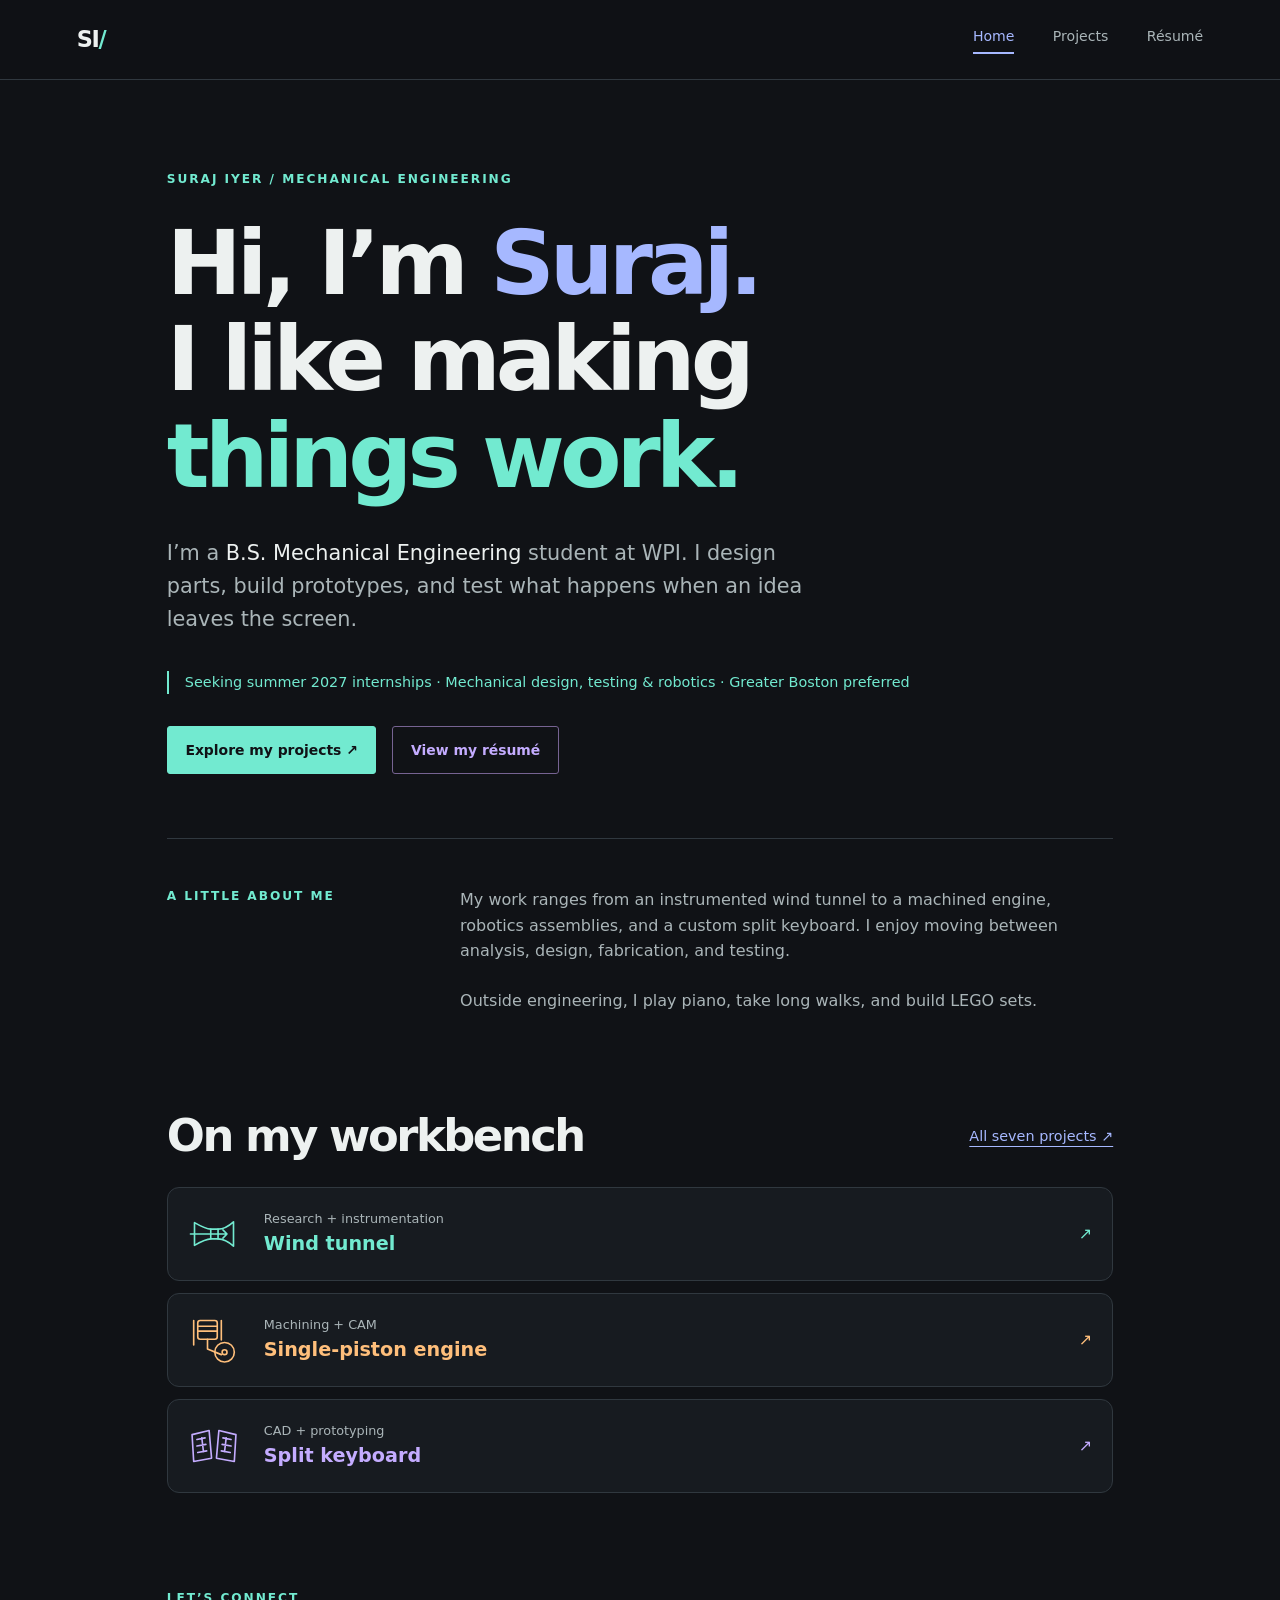
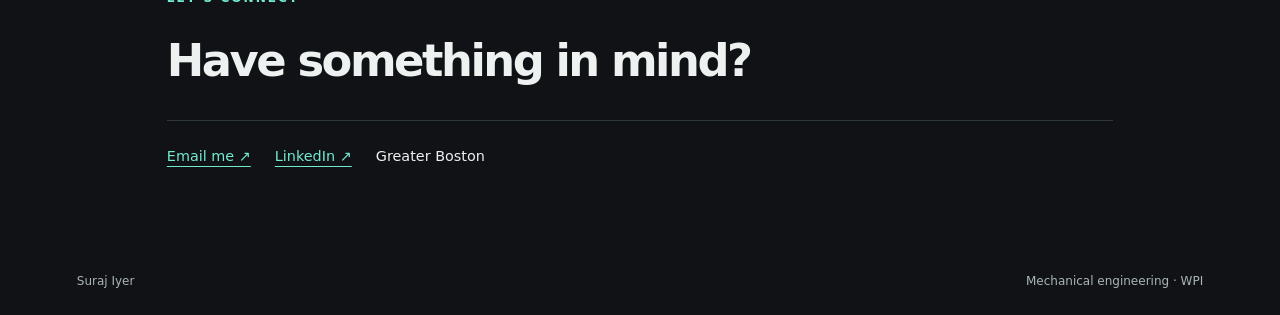
==== commit 57a9a1fc: "Add files via upload" ====
--- a/index.html
+++ b/index.html
@@ -1,6 +1,6 @@
 <!doctype html><html lang="en"><head><meta charset="utf-8"><meta name="viewport" content="width=device-width,initial-scale=1"><title>Suraj Iyer — Mechanical Engineering</title><meta name="description" content="Suraj Iyer’s engineering portfolio: design, machining, wind-tunnel research, robotics, and software."><link rel="stylesheet" href="styles.css"></head>
 <body class="home-page"><a class="skip" href="#main">Skip to content</a><header class="site-header"><a class="wordmark" href="index.html" aria-label="Suraj Iyer, home">SI<span>/</span></a><nav aria-label="Primary navigation"><a href="index.html" aria-current="page">Home</a><a href="projects.html">Projects</a><a href="resume.html">Résumé</a></nav></header>
-<main id="main" class="home-main"><section class="home-intro"><p class="eyebrow">Suraj Iyer / Mechanical engineering</p><h1>Hi, I’m <span class="text-blue">Suraj.</span><br>I like making<br><span class="text-mint">things work.</span></h1><p class="home-lead">I’m a <strong>B.S. Mechanical Engineering</strong> student at WPI. I design parts, build prototypes, and test what happens when an idea leaves the screen.</p><div class="home-actions"><a class="button primary" href="projects.html">Explore my projects ↗</a><a class="button resume-link" href="resume.html">View my résumé</a></div></section>
+<main id="main" class="home-main"><section class="home-intro"><p class="eyebrow">Suraj Iyer / Mechanical engineering</p><h1>Hi, I’m <span class="text-blue">Suraj.</span><br>I like making<br><span class="text-mint">things work.</span></h1><p class="home-lead">I’m a <strong>B.S. Mechanical Engineering</strong> student at WPI. I design parts, build prototypes, and test what happens when an idea leaves the screen.</p><p class="availability">Seeking summer 2027 internships · Mechanical design, testing &amp; robotics · Greater Boston preferred</p><div class="home-actions"><a class="button primary" href="projects.html">Explore my projects ↗</a><a class="button resume-link" href="resume.html">View my résumé</a></div></section>
 <section class="home-about" id="about"><p class="eyebrow">A little about me</p><div><p>My work ranges from an instrumented wind tunnel to a machined engine, robotics assemblies, and a custom split keyboard. I enjoy moving between analysis, design, fabrication, and testing.</p><p>Outside engineering, I play piano, take long walks, and build LEGO sets.</p></div></section>
 <section class="home-selected"><div class="home-section-title"><h2>On my workbench</h2><a href="projects.html">All seven projects ↗</a></div><div class="featured-links">
 <a href="work.html#wind-tunnel" class="mini-project" style="--project-color:#72ead0"><span class="project-icon" data-icon="wind" aria-hidden="true"></span><span><small>Research + instrumentation</small><strong>Wind tunnel</strong></span><span aria-hidden="true">↗</span></a>
--- a/styles.css
+++ b/styles.css
@@ -56,3 +56,12 @@
 @media(max-width:600px){.icon-grid{grid-template-columns:1fr}.home-about{grid-template-columns:1fr;gap:.5rem}.home-section-title{align-items:flex-start;flex-direction:column}.resume-title,.resume-role{align-items:flex-start;flex-direction:column;gap:.5rem}.resume-title{margin-bottom:1.5rem}.home-intro{padding-top:3rem}.mini-project{gap:1rem}}
 @media(prefers-reduced-motion:reduce){.icon-tile:hover,.mini-project:hover{transform:none}}
 @media print{body{background:white;color:#111;color-scheme:light}.site-header,footer,.skip,#print-resume{display:none!important}.resume-page{max-width:none;padding:0;font-size:10pt;line-height:1.35}.resume-page h1{font-size:26pt}.resume-page h2{font-size:14pt;color:#174b6e}.resume-page h3{font-size:11pt}.resume-page p,.resume-page li,.resume-page strong,.resume-page a,.resume-role>span,.resume-page .text-blue{color:#111}.resume-page section{padding:10px 0}.resume-page article{break-inside:avoid}.resume-page .eyebrow{display:none}.resume-page ul{margin:6px 0}.resume-title p:last-child{margin:5px 0}.resume-role{gap:1rem}.resume-page h2{margin-bottom:8px}.resume-page p{margin-bottom:6px}@page{margin:14mm}}
+
+/* Case studies: context and ownership first, followed by visual evidence and reasoning. */
+.case-overview{display:grid;grid-template-columns:1fr 1fr;gap:2.5rem;padding:1.5rem 0 2rem;border-top:1px solid var(--line)}
+.case-overview p{color:var(--muted);margin:0;max-width:65ch}
+.project-details.case-study{grid-template-columns:repeat(3,minmax(0,1fr))}
+.case-study p{line-height:1.75}.evidence-link{margin:1.5rem 0;color:var(--accent);font-size:.9rem}
+.case-actions{display:flex;justify-content:space-between;flex-wrap:wrap;gap:1rem;margin-top:2.5rem;padding-top:1.5rem;border-top:1px solid var(--line);color:#a6b8ff;font-size:.9rem}
+.availability{display:inline-block;color:var(--accent);font-size:.9rem;border-left:2px solid var(--accent);padding-left:1rem;margin-bottom:2rem}
+@media(max-width:800px){.case-overview,.project-details.case-study{grid-template-columns:1fr;gap:1.5rem}}
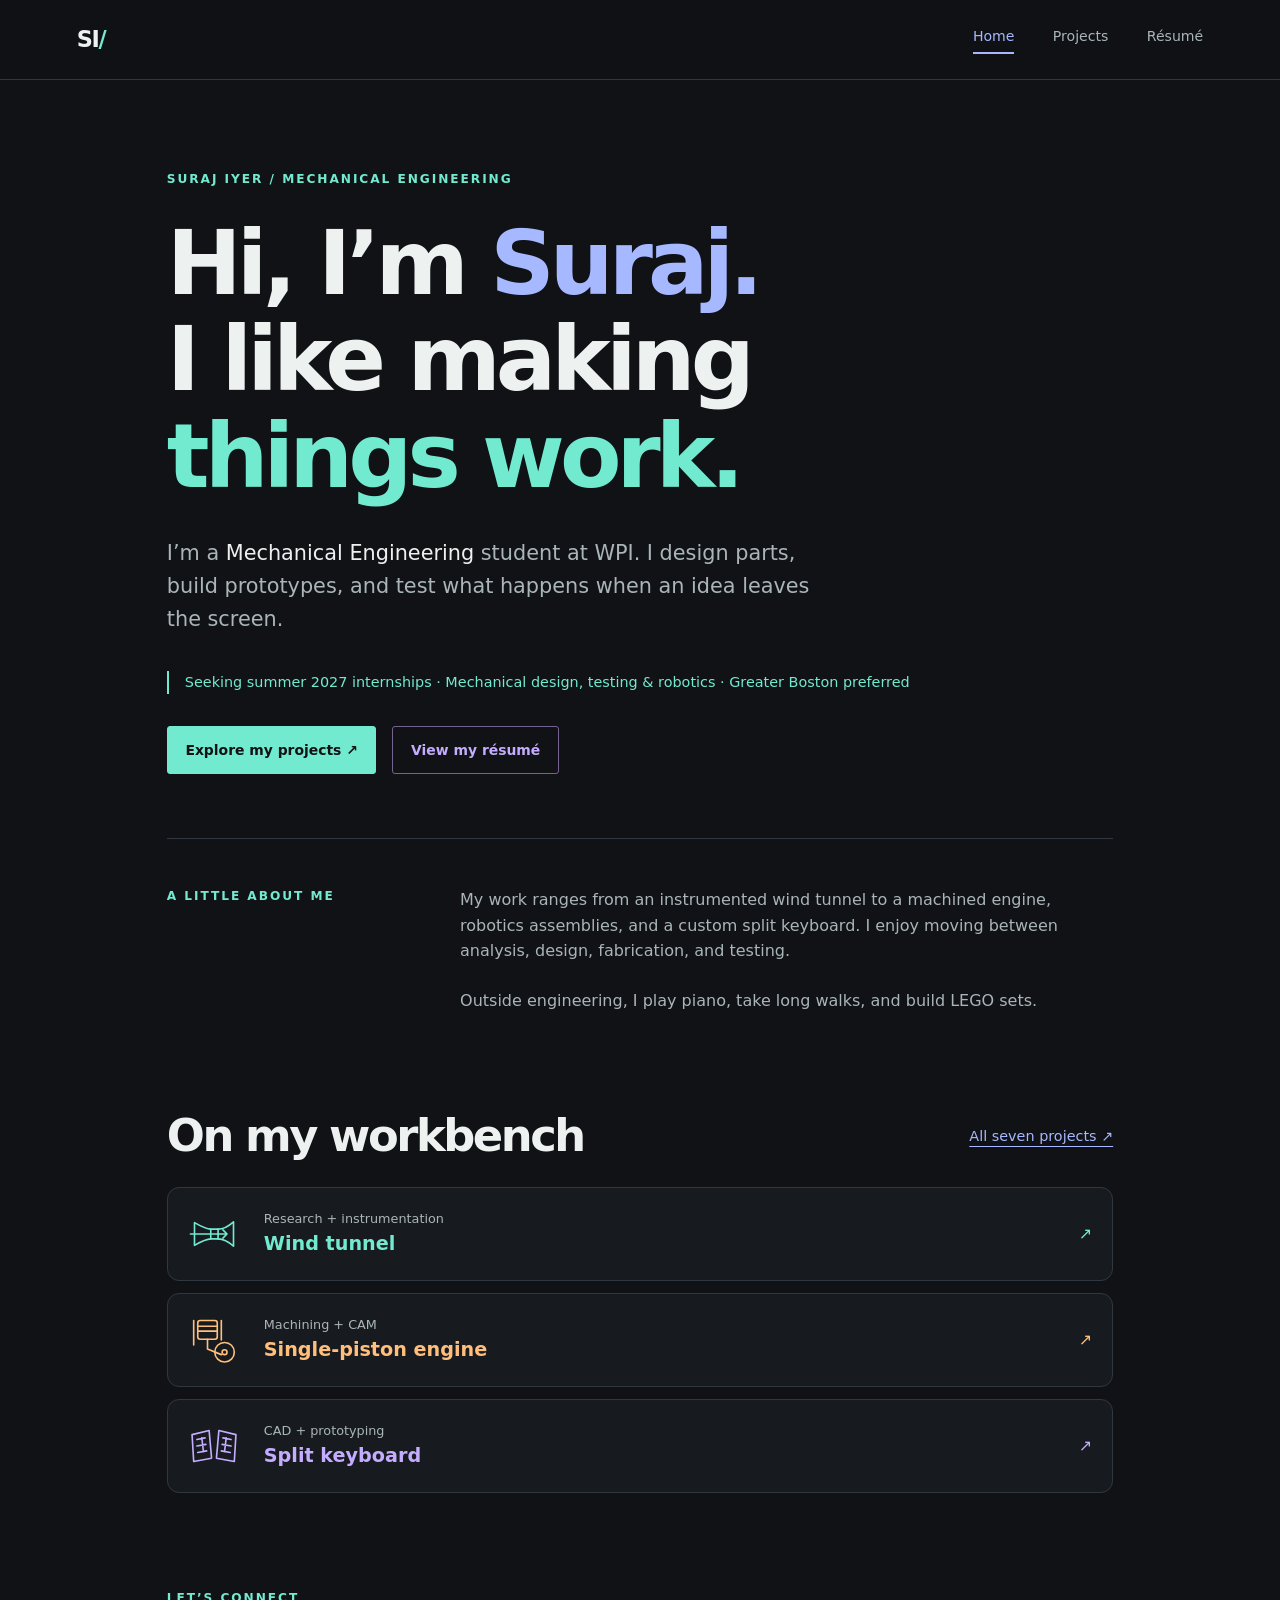
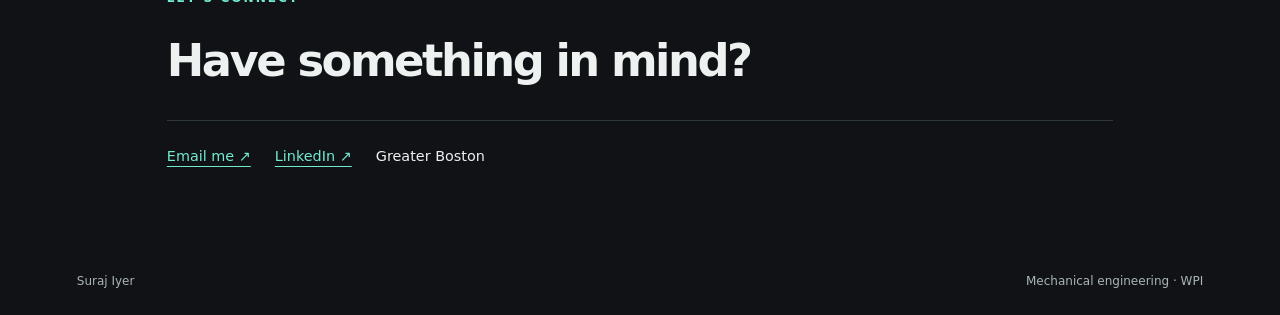
==== commit 99dacc26: "Add exploded-view sections; fix engine process (CNC), drop B.S. wording, update metrics, remove stra" ====
--- a/index.html
+++ b/index.html
@@ -1,6 +1,6 @@
 <!doctype html><html lang="en"><head><meta charset="utf-8"><meta name="viewport" content="width=device-width,initial-scale=1"><title>Suraj Iyer — Mechanical Engineering</title><meta name="description" content="Suraj Iyer’s engineering portfolio: design, machining, wind-tunnel research, robotics, and software."><link rel="stylesheet" href="styles.css"></head>
 <body class="home-page"><a class="skip" href="#main">Skip to content</a><header class="site-header"><a class="wordmark" href="index.html" aria-label="Suraj Iyer, home">SI<span>/</span></a><nav aria-label="Primary navigation"><a href="index.html" aria-current="page">Home</a><a href="projects.html">Projects</a><a href="resume.html">Résumé</a></nav></header>
-<main id="main" class="home-main"><section class="home-intro"><p class="eyebrow">Suraj Iyer / Mechanical engineering</p><h1>Hi, I’m <span class="text-blue">Suraj.</span><br>I like making<br><span class="text-mint">things work.</span></h1><p class="home-lead">I’m a <strong>B.S. Mechanical Engineering</strong> student at WPI. I design parts, build prototypes, and test what happens when an idea leaves the screen.</p><p class="availability">Seeking summer 2027 internships · Mechanical design, testing &amp; robotics · Greater Boston preferred</p><div class="home-actions"><a class="button primary" href="projects.html">Explore my projects ↗</a><a class="button resume-link" href="resume.html">View my résumé</a></div></section>
+<main id="main" class="home-main"><section class="home-intro"><p class="eyebrow">Suraj Iyer / Mechanical engineering</p><h1>Hi, I’m <span class="text-blue">Suraj.</span><br>I like making<br><span class="text-mint">things work.</span></h1><p class="home-lead">I’m a <strong>Mechanical Engineering</strong> student at WPI. I design parts, build prototypes, and test what happens when an idea leaves the screen.</p><p class="availability">Seeking summer 2027 internships · Mechanical design, testing &amp; robotics · Greater Boston preferred</p><div class="home-actions"><a class="button primary" href="projects.html">Explore my projects ↗</a><a class="button resume-link" href="resume.html">View my résumé</a></div></section>
 <section class="home-about" id="about"><p class="eyebrow">A little about me</p><div><p>My work ranges from an instrumented wind tunnel to a machined engine, robotics assemblies, and a custom split keyboard. I enjoy moving between analysis, design, fabrication, and testing.</p><p>Outside engineering, I play piano, take long walks, and build LEGO sets.</p></div></section>
 <section class="home-selected"><div class="home-section-title"><h2>On my workbench</h2><a href="projects.html">All seven projects ↗</a></div><div class="featured-links">
 <a href="work.html#wind-tunnel" class="mini-project" style="--project-color:#72ead0"><span class="project-icon" data-icon="wind" aria-hidden="true"></span><span><small>Research + instrumentation</small><strong>Wind tunnel</strong></span><span aria-hidden="true">↗</span></a>
--- a/styles.css
+++ b/styles.css
@@ -65,3 +65,15 @@
 .case-actions{display:flex;justify-content:space-between;flex-wrap:wrap;gap:1rem;margin-top:2.5rem;padding-top:1.5rem;border-top:1px solid var(--line);color:#a6b8ff;font-size:.9rem}
 .availability{display:inline-block;color:var(--accent);font-size:.9rem;border-left:2px solid var(--accent);padding-left:1rem;margin-bottom:2rem}
 @media(max-width:800px){.case-overview,.project-details.case-study{grid-template-columns:1fr;gap:1.5rem}}
+
+/* Scroll-scrubbed exploded views: a sticky stage of same-camera render layers. */
+.xv{position:relative;overflow:clip;height:220vh;margin:0 0 2rem;border:1px solid var(--line);border-radius:14px;background:linear-gradient(var(--line) 1px,transparent 1px) 0 0/40px 40px,linear-gradient(90deg,var(--line) 1px,transparent 1px) 0 0/40px 40px,var(--panel)}
+.xv-sticky{position:sticky;top:5rem;height:calc(100vh - 6rem);display:grid;grid-template-columns:minmax(0,1fr) 3fr;gap:2rem;align-items:center;padding:1.5rem}
+.xv-copy h4{color:var(--project-color)}.xv-copy p{color:var(--muted);font-size:.95rem;margin:0}
+.xv-stage{position:relative;width:100%;aspect-ratio:16/10;max-height:100%}
+.xv-layer{position:absolute;inset:0;width:100%;height:100%;object-fit:contain;will-change:transform;filter:drop-shadow(0 18px 28px #0007)}
+.xv-label{position:absolute;left:var(--x);top:var(--y);padding:.3rem .6rem;border-left:2px solid var(--project-color);background:#101216d9;font-size:.72rem;letter-spacing:.08em;text-transform:uppercase;color:var(--ink);opacity:0;transform:translateY(6px);transition:opacity .35s,transform .35s;pointer-events:none}
+.xv-label.is-on{opacity:1;transform:none}
+.xv-progress{position:absolute;left:0;bottom:0;width:100%;height:3px;background:var(--project-color);transform-origin:left;transform:scaleX(0)}
+@media(max-width:800px){.xv{height:auto}.xv-sticky{position:static;height:auto;grid-template-columns:1fr}}
+@media(prefers-reduced-motion:reduce){.xv{height:auto}.xv-sticky{position:static;height:auto}}
